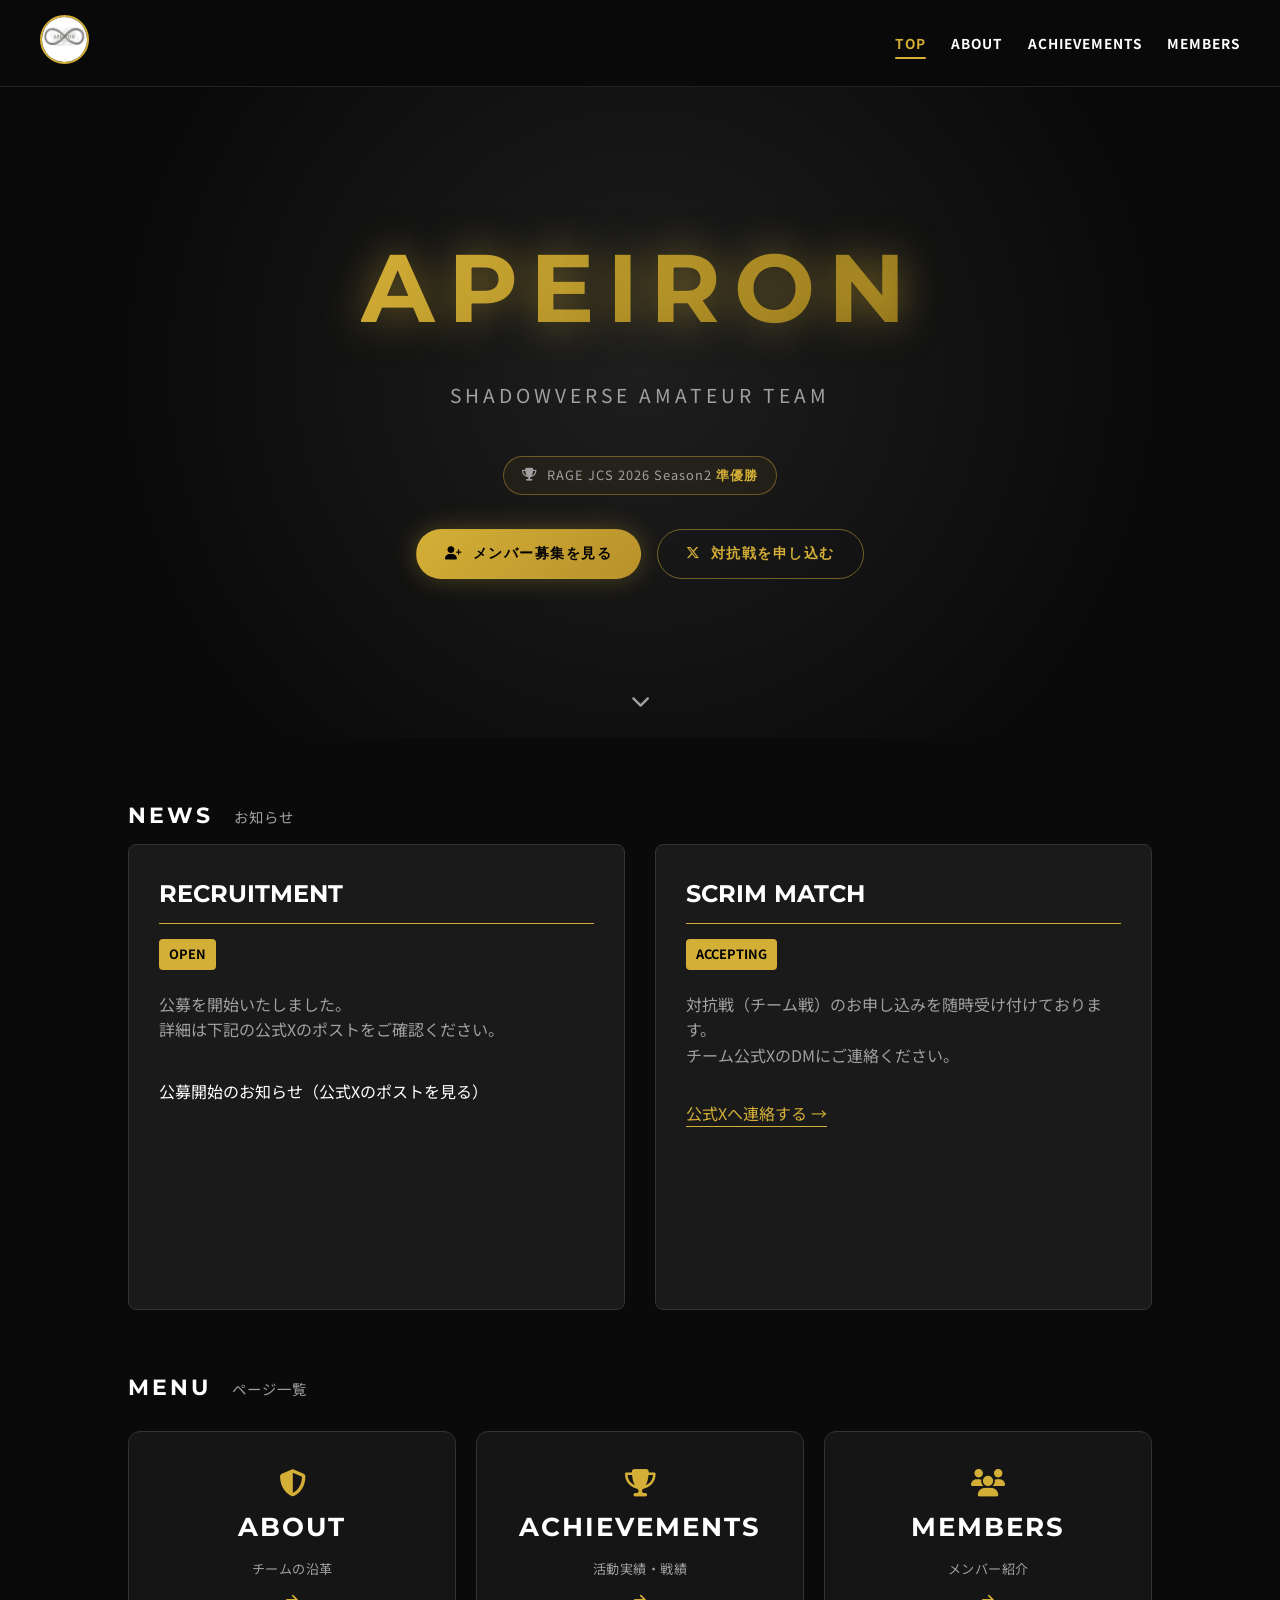
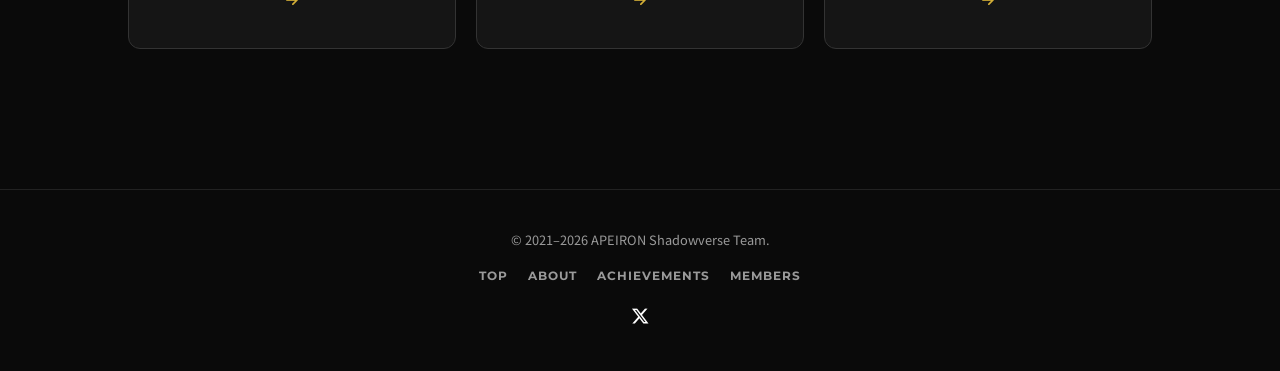
==== index.html @ fd6f86bf "主な改善点（既存デザインは維持） モバイルナビ：ハンバーガー＋右スライドのドロワー＋オーバーレイ。flex-direction:column の折り返しヘッダーと padding-top:160px " ====
<!DOCTYPE html>
<html lang="ja">

<head>
    <!-- ===== 基本設定 ===== -->
    <meta charset="UTF-8">
    <meta name="viewport" content="width=device-width, initial-scale=1.0">
    <title>APEIRON | Shadowverse アマチュアeスポーツチーム公式サイト</title>
    <meta name="description"
        content="APEIRON（アペイロン）はShadowverse / Shadowverse Worlds Beyond のアマチュアeスポーツチームです。2021年設立。メンバー募集・対抗戦（スクリム）のお申し込みを随時受け付けています。">

    <!-- ===== 正規URL ===== -->
    <link rel="canonical" href="https://apeiron-site.vercel.app/">

    <!-- ===== OGP / Twitter Card（SNSシェア用） ===== -->
    <meta property="og:type" content="website">
    <meta property="og:site_name" content="APEIRON">
    <meta property="og:title" content="APEIRON | Shadowverse アマチュアeスポーツチーム公式サイト">
    <meta property="og:description"
        content="Shadowverse アマチュアeスポーツチーム APEIRON の公式サイト。メンバー募集・対抗戦の情報を掲載しています。">
    <meta property="og:url" content="https://apeiron-site.vercel.app/">
    <meta property="og:image" content="https://apeiron-site.vercel.app/profile/Apeiron.jpg">
    <meta name="twitter:card" content="summary">
    <meta name="twitter:site" content="@Apeiron_SV0629">
    <meta name="twitter:title" content="APEIRON | Shadowverse アマチュアeスポーツチーム公式サイト">
    <meta name="twitter:description"
        content="Shadowverse アマチュアeスポーツチーム APEIRON の公式サイト。メンバー募集・対抗戦の情報を掲載しています。">
    <meta name="twitter:image" content="https://apeiron-site.vercel.app/profile/Apeiron.jpg">

    <!-- ===== ファビコン ===== -->
    <link rel="icon" href="profile/Apeiron.jpg" type="image/jpeg">
    <link rel="apple-touch-icon" href="profile/Apeiron.jpg">
    <meta name="theme-color" content="#0a0a0a">

    <!-- JS 有効時のみ入場アニメの初期状態を適用（無効時はコンテンツをそのまま表示） -->
    <script>document.documentElement.classList.add('js');</script>

    <!-- ===== スタイルシート ===== -->
    <link rel="stylesheet" href="style.css">

    <!-- ===== フォント読み込み ===== -->
    <!-- Google Fonts: Montserrat (英語タイトル用), Noto Sans JP (日本語本文用) -->
    <link rel="preconnect" href="https://fonts.googleapis.com">
    <link rel="preconnect" href="https://fonts.gstatic.com" crossorigin>
    <link
        href="https://fonts.googleapis.com/css2?family=Montserrat:wght@400;700;900&family=Noto+Sans+JP:wght@400;700&display=swap"
        rel="stylesheet">
    <link rel="stylesheet" href="https://cdnjs.cloudflare.com/ajax/libs/font-awesome/6.5.2/css/all.min.css">

    <!-- ===== 構造化データ（Organization） ===== -->
    <script type="application/ld+json">
    {
        "@context": "https://schema.org",
        "@type": "Organization",
        "name": "APEIRON",
        "alternateName": "アペイロン",
        "url": "https://apeiron-site.vercel.app/",
        "logo": "https://apeiron-site.vercel.app/profile/Apeiron.jpg",
        "foundingDate": "2021-06-29",
        "description": "Shadowverse / Shadowverse Worlds Beyond のアマチュアeスポーツチーム",
        "sameAs": ["https://twitter.com/Apeiron_SV0629"]
    }
    </script>
</head>

<body>

    <!-- キーボード操作用: 本文へスキップ -->
    <a href="#main" class="skip-link">本文へスキップ</a>

    <!-- ===== ヘッダーナビゲーション ===== -->
    <!-- 全ページ共通のナビゲーションバー（固定表示） -->
    <header>
        <!-- ロゴ画像（クリックでトップページへ） -->
        <a href="index.html" class="logo">
            <img src="profile/Apeiron.jpg" alt="APEIRON" width="45" height="45" fetchpriority="high">
        </a>

        <!-- ハンバーガーボタン（モバイルのみ表示 / main.js で開閉） -->
        <button class="nav-toggle" type="button" aria-label="メニューを開閉" aria-expanded="false"
            aria-controls="site-nav">
            <span></span><span></span><span></span>
        </button>

        <!-- メインナビゲーションメニュー -->
        <nav id="site-nav" aria-label="メインナビゲーション">
            <ul>
                <li><a href="index.html" class="active" aria-current="page">TOP</a></li>
                <li><a href="about.html">ABOUT</a></li>
                <li><a href="achievements.html">ACHIEVEMENTS</a></li>
                <li><a href="members.html">MEMBERS</a></li>
            </ul>
        </nav>
    </header>

    <main id="main" tabindex="-1">

    <!-- ===== ヒーローセクション ===== -->
    <!-- ページトップのメインビジュアルエリア -->
    <section class="hero">
        <h1>APEIRON</h1>
        <p>SHADOWVERSE AMATEUR TEAM</p>

        <!-- 直近のハイライト実績（achievements へ誘導） -->
        <p class="hero-highlight">
            <i class="fa-solid fa-trophy" aria-hidden="true"></i>
            <span>RAGE JCS 2026 Season2 <strong>準優勝</strong></span>
        </p>

        <!-- 主要導線（メンバー募集 / 対抗戦） -->
        <div class="hero-actions">
            <a href="#news-heading" class="btn btn-primary">
                <i class="fa-solid fa-user-plus" aria-hidden="true"></i> メンバー募集を見る
            </a>
            <a href="https://twitter.com/Apeiron_SV0629" target="_blank" rel="noopener noreferrer"
                class="btn btn-ghost">
                <i class="fa-brands fa-x-twitter" aria-hidden="true"></i> 対抗戦を申し込む
            </a>
        </div>

        <!-- スクロール誘導 -->
        <a href="#news-heading" class="hero-scroll" aria-label="コンテンツへスクロール">
            <i class="fa-solid fa-chevron-down" aria-hidden="true"></i>
        </a>
    </section>

    <!-- ===== お知らせセクション ===== -->
    <!-- メンバー募集と対抗戦募集の情報を表示 -->
    <section class="top-info-section" aria-labelledby="news-heading">
        <h2 id="news-heading" class="top-section-label">NEWS <span>お知らせ</span></h2>

        <div class="info-grid">

        <!-- メンバー募集カード -->
        <div class="info-card reveal">
            <h3>RECRUITMENT</h3>
            <div>
                <!-- ステータスバッジ: open（募集中）/ closed（募集終了） -->
                <span class="status-badge open">OPEN</span>
            </div>
            <p class="info-card__body">
                公募を開始いたしました。<br>
                詳細は下記の公式Xのポストをご確認ください。
            </p>
            <!-- 公式Xポスト埋め込み（widgets.js 未読込時はテキストリンクを表示） -->
            <div class="x-embed">
                <blockquote class="twitter-tweet" data-theme="dark" data-dnt="true">
                    <a href="https://twitter.com/Apeiron_SV0629/status/2093896493019119687" target="_blank"
                        rel="noopener noreferrer">公募開始のお知らせ（公式Xのポストを見る）</a>
                </blockquote>
            </div>
        </div>

        <!-- 対抗戦募集カード -->
        <div class="info-card reveal">
            <h3>SCRIM MATCH</h3>
            <div>
                <!-- ステータスバッジ: open（募集中）/ closed（募集終了） -->
                <span class="status-badge open">ACCEPTING</span>
            </div>
            <p class="info-card__body">
                対抗戦（チーム戦）のお申し込みを随時受け付けております。<br>
                チーム公式XのDMにご連絡ください。
            </p>
            <!-- 公式Xアカウントへのリンク -->
            <a href="https://twitter.com/Apeiron_SV0629" target="_blank" rel="noopener noreferrer"
                class="info-card__link">
                公式Xへ連絡する &rarr;
            </a>
        </div>

        </div><!-- /.info-grid -->
    </section>

    <!-- ===== ナビゲーションカードセクション ===== -->
    <!-- 各ページへのビジュアルリンク -->
    <section class="top-nav-section" aria-labelledby="menu-heading">
        <h2 id="menu-heading" class="top-section-label">MENU <span>ページ一覧</span></h2>
        <div class="nav-grid">
            <!-- チーム紹介ページへのリンク -->
            <a href="about.html" class="nav-card reveal">
                <i class="fa-solid fa-shield-halved nav-card__icon" aria-hidden="true"></i>
                <h3>ABOUT</h3>
                <span class="nav-card__desc">チームの沿革</span>
                <span class="nav-card__arrow"><i class="fa-solid fa-arrow-right" aria-hidden="true"></i></span>
            </a>

            <!-- 戦績ページへのリンク -->
            <a href="achievements.html" class="nav-card reveal">
                <i class="fa-solid fa-trophy nav-card__icon" aria-hidden="true"></i>
                <h3>ACHIEVEMENTS</h3>
                <span class="nav-card__desc">活動実績・戦績</span>
                <span class="nav-card__arrow"><i class="fa-solid fa-arrow-right" aria-hidden="true"></i></span>
            </a>

            <!-- メンバー紹介ページへのリンク -->
            <a href="members.html" class="nav-card reveal">
                <i class="fa-solid fa-users nav-card__icon" aria-hidden="true"></i>
                <h3>MEMBERS</h3>
                <span class="nav-card__desc">メンバー紹介</span>
                <span class="nav-card__arrow"><i class="fa-solid fa-arrow-right" aria-hidden="true"></i></span>
            </a>
        </div>
    </section>

    </main>

    <!-- ===== フッター ===== -->
    <!-- サイト下部の著作権表記・サイト内リンク・SNS -->
    <footer>
        <div class="footer-inner">
            <p class="footer-copy">&copy; 2021&ndash;<span data-year>2026</span> APEIRON Shadowverse Team.</p>
            <nav class="footer-links" aria-label="フッターナビゲーション">
                <a href="index.html">TOP</a>
                <a href="about.html">ABOUT</a>
                <a href="achievements.html">ACHIEVEMENTS</a>
                <a href="members.html">MEMBERS</a>
            </nav>
            <p class="footer-social">
                <a href="https://twitter.com/Apeiron_SV0629" target="_blank" rel="noopener noreferrer"
                    aria-label="公式X（@Apeiron_SV0629）"><i class="fa-brands fa-x-twitter" aria-hidden="true"></i></a>
            </p>
        </div>
    </footer>

    <!-- ===== X (Twitter) 埋め込みウィジェット ===== -->
    <script async src="https://platform.twitter.com/widgets.js" charset="utf-8"></script>
    <!-- ===== 共通スクリプト（ナビ・スクロール演出・年号更新） ===== -->
    <script src="main.js" defer></script>

</body>

</html>
---- style.css ----
@charset "UTF-8";

/* --- 基本設定 --- */
:root {
    --bg-color: #0a0a0a;
    --card-bg: #1a1a1a;
    --text-main: #ffffff;
    --text-sub: #a0a0a0;
    --accent: #D4AF37;
    /* Gold */
    --accent-glow: rgba(212, 175, 55, 0.5);
    /* 固定ヘッダーの高さ（スペーサー用・スクロールオフセット用） */
    --header-h: 76px;
    color-scheme: dark;
}

@media (max-width: 768px) {
    :root {
        --header-h: 62px;
    }
}

body {
    margin: 0;
    padding: 0;
    background-color: var(--bg-color);
    color: var(--text-main);
    font-family: 'Noto Sans JP', sans-serif;
    line-height: 1.6;
    scroll-behavior: smooth;
}

h1,
h2,
h3 {
    font-family: 'Montserrat', sans-serif;
    margin: 0;
}

a {
    text-decoration: none;
    color: inherit;
    transition: 0.3s;
}

/* キーボード操作: フォーカスリング */
a:focus-visible,
button:focus-visible {
    outline: 2px solid var(--accent);
    outline-offset: 3px;
    border-radius: 2px;
}

/* 本文へスキップリンク（フォーカス時のみ表示） */
.skip-link {
    position: absolute;
    left: 12px;
    top: -60px;
    z-index: 2000;
    background: var(--accent);
    color: #000;
    font-weight: 700;
    padding: 10px 18px;
    border-radius: 6px;
    transition: top 0.2s;
}

.skip-link:focus {
    top: 12px;
}

main:focus {
    outline: none;
}

/* --- ヘッダー --- */
header {
    position: fixed;
    top: 0;
    width: 100%;
    padding: 15px 40px;
    display: flex;
    justify-content: space-between;
    align-items: center;
    background: rgba(10, 10, 10, 0.95);
    -webkit-backdrop-filter: blur(10px);
    backdrop-filter: blur(10px);
    z-index: 1000;
    border-bottom: 1px solid rgba(255, 255, 255, 0.1);
    box-sizing: border-box;
}

.logo img {
    height: 45px;
    width: auto;
    border-radius: 50%;
    border: 2px solid var(--accent);
}

nav ul {
    display: flex;
    list-style: none;
    gap: 25px;
    margin: 0;
    padding: 0;
}

nav a {
    font-size: 0.85rem;
    font-weight: 700;
    text-transform: uppercase;
    letter-spacing: 1px;
}

nav a:hover,
nav a.active {
    color: var(--accent);
}

/* --- ヒーローセクション --- */
.hero {
    height: 80vh;
    display: flex;
    flex-direction: column;
    justify-content: center;
    align-items: center;
    text-align: center;
    background: radial-gradient(circle at center, #1e1e1e 0%, #0a0a0a 70%);
    position: relative;
    padding: 0 20px;
}

.hero h1 {
    font-size: clamp(3rem, 8vw, 6rem);
    letter-spacing: clamp(5px, 1vw, 15px);
    /* background-clip 非対応環境用のフォールバック色 */
    color: var(--accent);
    background: linear-gradient(135deg, #D4AF37 0%, #8a6e18 100%);
    -webkit-background-clip: text;
    background-clip: text;
    -webkit-text-fill-color: transparent;
    margin-bottom: 20px;
    text-shadow: 0 0 40px var(--accent-glow);
    line-height: 1.1;
}

.hero p {
    font-size: clamp(0.9rem, 2vw, 1.2rem);
    color: var(--text-sub);
    letter-spacing: 4px;
}

/* --- トップページ：情報＆ナビエリア --- */
.top-info-section {
    padding: 60px 10%;
}

.info-grid {
    display: grid;
    grid-template-columns: repeat(auto-fit, minmax(300px, 1fr));
    gap: 30px;
}

/* セクション見出し（NEWS / MENU） */
.top-section-label {
    font-size: 1.4rem;
    letter-spacing: 3px;
    text-transform: uppercase;
    margin-bottom: 10px;
}

.top-section-label span {
    font-family: 'Noto Sans JP', sans-serif;
    font-size: 0.9rem;
    font-weight: 400;
    letter-spacing: 1px;
    color: var(--text-sub);
    margin-left: 12px;
}

.top-nav-section .top-section-label {
    margin-bottom: 25px;
}

.info-card {
    background: var(--card-bg);
    border: 1px solid #333;
    padding: 30px;
    border-radius: 8px;
    text-align: left;
}

.info-card h3 {
    font-size: 1.5rem;
    color: var(--text-main);
    margin-bottom: 15px;
    border-bottom: 1px solid var(--accent);
    padding-bottom: 10px;
    display: inline-block;
}

.status-badge {
    display: inline-block;
    background: #333;
    padding: 5px 10px;
    border-radius: 4px;
    font-size: 0.8rem;
    margin-bottom: 10px;
}

.status-badge.open {
    background: var(--accent);
    color: #000;
    font-weight: bold;
}

.status-badge.closed {
    background: #444;
    color: #888;
}

/* X（Twitter）ポスト埋め込み */
.x-embed {
    margin-top: 20px;
}

.x-embed .twitter-tweet {
    margin: 0 !important;
}

.top-nav-section {
    padding: 0 10% 80px;
}

.nav-grid {
    display: grid;
    grid-template-columns: repeat(auto-fit, minmax(250px, 1fr));
    gap: 20px;
}

.nav-card {
    position: relative;
    height: 150px;
    background: #151515;
    border: 1px solid #333;
    border-radius: 12px;
    display: flex;
    justify-content: center;
    align-items: center;
    overflow: hidden;
    padding: 10px;
}

.nav-card:hover {
    border-color: var(--accent);
    box-shadow: 0 0 20px rgba(212, 175, 55, 0.2);
}

.nav-card h3 {
    font-family: 'Montserrat', sans-serif;
    font-size: clamp(1.2rem, 2vw, 2rem);
    z-index: 2;
    text-transform: uppercase;
    letter-spacing: 2px;
    text-align: center;
    word-break: break-word;
}

.nav-card::before {
    content: '';
    position: absolute;
    top: 0;
    left: 0;
    width: 100%;
    height: 100%;
    background: radial-gradient(circle, rgba(212, 175, 55, 0.1) 0%, transparent 70%);
    opacity: 0;
    transition: 0.5s;
}

.nav-card:hover::before {
    opacity: 1;
}


/* --- 共通セクション --- */
.section-container {
    padding: 100px 10%;
}

.section-title {
    font-size: 2.5rem;
    text-align: center;
    margin-bottom: 60px;
    color: var(--text-main);
    text-transform: uppercase;
    letter-spacing: 3px;
}

.section-title span {
    color: var(--accent);
}

/* --- About Us --- */
.timeline {
    max-width: 800px;
    margin: 0 auto;
    position: relative;
    padding-left: 30px;
}

.timeline::before {
    content: '';
    position: absolute;
    left: 0;
    top: 0;
    bottom: 0;
    width: 2px;
    background: linear-gradient(to bottom, var(--accent), transparent);
}

.timeline-item {
    margin-bottom: 50px;
    position: relative;
}

.timeline-item::after {
    content: '';
    position: absolute;
    left: -34px;
    top: 5px;
    width: 10px;
    height: 10px;
    background: var(--accent);
    border-radius: 50%;
    box-shadow: 0 0 15px var(--accent);
}

.timeline-date {
    font-family: 'Montserrat', sans-serif;
    font-weight: 900;
    font-size: 1.5rem;
    color: rgba(255, 255, 255, 0.2);
    position: absolute;
    top: -20px;
    left: 0;
    z-index: 0;
}

.timeline-content {
    position: relative;
    z-index: 1;
    background: rgba(255, 255, 255, 0.03);
    border-left: 3px solid var(--accent);
    padding: 20px 25px;
    border-radius: 0 8px 8px 0;
}

/* --- History Log Design (New) --- */
.history-log {
    display: flex;
    flex-direction: column;
    gap: 12px;
    /* 行間 */
}

.log-item {
    display: flex;
    align-items: baseline;
    /* 文字のベースラインを揃える */
    gap: 12px;
    flex-wrap: wrap;
}

.log-badge {
    flex-shrink: 0;
    padding: 3px 10px;
    border-radius: 4px;
    font-size: 0.75rem;
    font-weight: 800;
    text-transform: uppercase;
    letter-spacing: 0.5px;
    min-width: 60px;
    text-align: center;
}

/* バッジの種類 */
.lb-join {
    background: var(--accent);
    color: #000;
    box-shadow: 0 0 5px rgba(212, 175, 55, 0.3);
}

.lb-est {
    background: #fff;
    color: #000;
    border: 1px solid #ccc;
}

/* 設立 */
.lb-event {
    background: #333;
    color: #fff;
    border: 1px solid #555;
}

/* イベント */

.log-text {
    color: #e0e0e0;
    font-size: 1rem;
}

.log-sub {
    color: #888;
    font-size: 0.85rem;
    margin-left: 5px;
}

/* スマホで見やすく */
@media (max-width: 768px) {
    .log-item {
        gap: 8px;
    }

    .log-text {
        font-size: 0.95rem;
    }
}


/* --- Members --- */
.member-grid {
    display: grid;
    grid-template-columns: repeat(auto-fill, minmax(220px, 1fr));
    gap: 30px;
}

.member-card {
    background-color: var(--card-bg);
    border-radius: 12px;
    padding: 30px 20px;
    text-align: center;
    transition: transform 0.3s;
    border: 1px solid #333;
    display: flex;
    flex-direction: column;
    align-items: center;
    justify-content: space-between;
    height: 100%;
    box-sizing: border-box;
}

.member-card:hover {
    transform: translateY(-5px);
    border-color: var(--accent);
}

.member-img {
    width: 100px;
    height: 100px;
    background-color: #000;
    border-radius: 50%;
    margin-bottom: 15px;
    object-fit: cover;
    border: 2px solid #444;
    flex-shrink: 0;
}

.member-card:hover .member-img {
    border-color: var(--accent);
    box-shadow: 0 0 15px var(--accent-glow);
}

.role-badge {
    display: inline-block;
    padding: 4px 12px;
    border-radius: 4px;
    font-size: 0.75rem;
    font-weight: 800;
    margin-bottom: 10px;
    text-transform: uppercase;
    letter-spacing: 1px;
    min-height: 24px;
    box-sizing: border-box;
}

.role-leader {
    background: var(--accent);
    color: #000;
    box-shadow: 0 0 10px var(--accent-glow);
}

.role-manager {
    background: #555;
    color: #fff;
    border: 1px solid #777;
}

.role-player {
    border: 1px solid var(--text-sub);
    color: var(--text-sub);
}

.member-name {
    font-size: 1.1rem;
    font-weight: 700;
    margin: 0 0 15px;
    flex-grow: 1;
    display: flex;
    align-items: center;
}

.x-btn {
    display: inline-flex;
    align-items: center;
    padding: 6px 20px;
    background: #000000;
    color: #fff;
    font-size: 1rem;
    border-radius: 50px;
    margin-top: auto;
    border: 1px solid #333;
    transition: 0.3s;
}

.x-btn:hover {
    background: #1a1a1a;
    border-color: var(--accent);
    color: var(--accent);
}

/* --- Achievement Spotlight (RAGE 準優勝) --- */
.achievement-spotlight {
    max-width: 800px;
    margin: 0 auto 55px;
    padding: 42px 45px;
    position: relative;
    border-radius: 14px;
    background:
        linear-gradient(135deg, rgba(212, 175, 55, 0.20) 0%, rgba(212, 175, 55, 0.04) 45%, rgba(212, 175, 55, 0.14) 100%),
        var(--card-bg);
    border: 1px solid rgba(212, 175, 55, 0.55);
    box-shadow: 0 0 45px rgba(212, 175, 55, 0.18), inset 0 0 30px rgba(212, 175, 55, 0.05);
    overflow: hidden;
    text-align: center;
}

.achievement-spotlight::before {
    content: '';
    position: absolute;
    top: -50%;
    left: -60%;
    width: 40%;
    height: 200%;
    background: linear-gradient(90deg, transparent, rgba(255, 255, 255, 0.22), transparent);
    transform: rotate(25deg);
    animation: spotlight-shine 5.5s ease-in-out infinite;
    pointer-events: none;
}

@keyframes spotlight-shine {
    0% { left: -60%; }
    60%, 100% { left: 130%; }
}

.spotlight-label {
    display: inline-flex;
    align-items: center;
    gap: 8px;
    font-family: 'Montserrat', sans-serif;
    font-weight: 900;
    font-size: 0.75rem;
    letter-spacing: 3px;
    color: var(--accent);
    text-transform: uppercase;
    margin-bottom: 16px;
    position: relative;
    z-index: 1;
}

.spotlight-title {
    font-family: 'Montserrat', 'Noto Sans JP', sans-serif;
    font-weight: 900;
    font-size: clamp(1.5rem, 4vw, 2.4rem);
    letter-spacing: 2px;
    line-height: 1.2;
    margin: 0 0 12px;
    color: #fff;
    position: relative;
    z-index: 1;
}

.spotlight-title span {
    display: block;
    margin-top: 8px;
    font-size: 1.3em;
    background: linear-gradient(135deg, #F5D97B 0%, #D4AF37 45%, #8a6e18 100%);
    -webkit-background-clip: text;
    background-clip: text;
    -webkit-text-fill-color: transparent;
    text-shadow: 0 0 30px var(--accent-glow);
}

.spotlight-sub {
    color: var(--text-sub);
    font-size: clamp(0.85rem, 2vw, 1rem);
    letter-spacing: 1px;
    margin: 0;
    position: relative;
    z-index: 1;
}

@media (max-width: 768px) {
    .achievement-spotlight {
        padding: 30px 22px;
        margin-bottom: 40px;
    }
}

/* 実績リスト */
.achievements ul {
    list-style: none;
    padding: 0;
    margin: 40px auto 0;
    max-width: 800px;
    text-align: left;
}

.achievements li {
    font-size: 1.1rem;
    color: var(--text-main);
    padding: 20px 0;
    border-bottom: 1px dashed rgba(255, 255, 255, 0.1);
    display: flex;
    align-items: center;
    gap: 15px;
}

.achievements li i {
    color: var(--accent);
    font-size: 1.5rem;
}

/* --- フッター --- */
footer {
    text-align: center;
    padding: 40px;
    color: #9a9a9a;
    font-size: 0.8rem;
    border-top: 1px solid #222;
    background: #0a0a0a;
    margin-top: 50px;
}

@media (max-width: 768px) {
    header {
        padding: 15px 20px;
        flex-direction: column;
        gap: 15px;
    }

    nav ul {
        gap: 15px;
        flex-wrap: wrap;
        justify-content: center;
    }

    .hero {
        padding-top: 160px;
        height: auto;
        min-height: 60vh;
        font-size: 3rem;
    }

    .section-container {
        padding: 60px 5%;
        padding-top: 40px;
    }

    .top-info-section {
        grid-template-columns: 1fr;
    }

    .nav-card h3 {
        font-size: 1.5rem;
    }

    .member-grid {
        grid-template-columns: repeat(auto-fill, minmax(140px, 1fr));
        gap: 15px;
    }

    .member-card {
        padding: 20px 10px;
    }

    .member-img {
        width: 80px;
        height: 80px;
    }
}


/* ========================================================================
   UI/UX リフレッシュ (2026)
   既存のダーク＋ゴールドのデザインは維持し、ナビ・スクロール体験・
   各ページのレイアウトを強化するための追記ブロック。
   （後段のルールほど優先されるため、既存ルールをここで上書きします）
   ======================================================================== */

/* --- レイアウト基盤：固定ヘッダー分の余白を変数で統一 --- */
/* オフキャンバスのモバイルメニューが横スクロールを生まないための保険。
   overflow-x: clip はスクロールコンテナを作らないためスムーススクロール等に影響しない。 */
body {
    overflow-x: clip;
}

main {
    padding-top: var(--header-h);
}

/* トップのヒーローだけはヘッダー背後まで回り込ませる */
.hero {
    height: auto;
    min-height: 82vh;
    margin-top: calc(var(--header-h) * -1);
    padding-top: var(--header-h);
    box-sizing: border-box;
}

.section-container {
    padding: 60px 10% 100px;
}

/* アンカー遷移時に固定ヘッダーへ隠れないように */
[id] {
    scroll-margin-top: calc(var(--header-h) + 20px);
}

/* --- ヘッダー：スクロールで引き締め --- */
header {
    transition: padding 0.25s ease, background 0.25s ease, box-shadow 0.25s ease;
}

header.scrolled {
    padding-top: 9px;
    padding-bottom: 9px;
    box-shadow: 0 6px 24px rgba(0, 0, 0, 0.55);
}

.logo img {
    transition: height 0.25s ease;
}

header.scrolled .logo img {
    height: 38px;
}

/* アクティブなナビ項目の下線インジケータ */
nav a {
    position: relative;
}

nav a.active::after {
    content: '';
    position: absolute;
    left: 0;
    right: 0;
    bottom: -6px;
    height: 2px;
    background: var(--accent);
    border-radius: 2px;
}

/* --- ハンバーガーメニュー（モバイルのみ表示） --- */
.nav-toggle {
    display: none;
    width: 44px;
    height: 44px;
    padding: 10px;
    background: none;
    border: 0;
    cursor: pointer;
    z-index: 1100;
}

.nav-toggle span {
    display: block;
    width: 100%;
    height: 2px;
    background: var(--text-main);
    border-radius: 2px;
    transition: transform 0.3s ease, opacity 0.2s ease;
}

.nav-toggle span + span {
    margin-top: 6px;
}

body.nav-open .nav-toggle span:nth-child(1) {
    transform: translateY(8px) rotate(45deg);
}

body.nav-open .nav-toggle span:nth-child(2) {
    opacity: 0;
}

body.nav-open .nav-toggle span:nth-child(3) {
    transform: translateY(-8px) rotate(-45deg);
}

.nav-overlay {
    position: fixed;
    inset: 0;
    background: rgba(0, 0, 0, 0.6);
    -webkit-backdrop-filter: blur(2px);
    backdrop-filter: blur(2px);
    opacity: 0;
    pointer-events: none;
    transition: opacity 0.3s ease;
    z-index: 1050;
}

body.nav-open .nav-overlay {
    opacity: 1;
    pointer-events: auto;
}

/* --- スクロール入場アニメーション --- */
/* JS が動く環境（html.js）でのみ初期状態を隠す。
   JS 無効・読込失敗時はそのまま表示されるためコンテンツが消えない。 */
.js .reveal {
    opacity: 0;
    transform: translateY(24px);
    transition: opacity 0.6s ease, transform 0.6s ease;
    will-change: opacity, transform;
}

.js .reveal.is-visible {
    opacity: 1;
    transform: none;
}

@media (scripting: none) {
    .reveal {
        opacity: 1 !important;
        transform: none !important;
    }
}

/* --- ページ上部へ戻るボタン（JSで生成） --- */
.to-top {
    position: fixed;
    right: 20px;
    bottom: 20px;
    width: 46px;
    height: 46px;
    border-radius: 50%;
    border: 0;
    background: var(--accent);
    color: #000;
    font-size: 1.15rem;
    display: grid;
    place-items: center;
    cursor: pointer;
    opacity: 0;
    pointer-events: none;
    transform: translateY(12px);
    transition: opacity 0.3s ease, transform 0.3s ease, box-shadow 0.3s ease;
    box-shadow: 0 4px 16px rgba(0, 0, 0, 0.45);
    z-index: 900;
}

.to-top.show {
    opacity: 1;
    pointer-events: auto;
    transform: none;
}

.to-top:hover {
    box-shadow: 0 6px 22px var(--accent-glow);
}

/* --- ヒーロー：CTA・ハイライト・スクロール誘導 --- */
.hero h1 {
    animation: hero-fade 0.8s ease both;
}

.hero p {
    animation: hero-fade 0.8s ease 0.12s both;
}

.hero .hero-highlight {
    animation: hero-fade 0.8s ease 0.24s both;
}

.hero .hero-actions {
    animation: hero-fade 0.8s ease 0.36s both;
}

@keyframes hero-fade {
    from {
        opacity: 0;
        transform: translateY(22px);
    }

    to {
        opacity: 1;
        transform: none;
    }
}

.hero .hero-highlight {
    display: inline-flex;
    align-items: center;
    gap: 10px;
    max-width: 100%;
    margin: 26px 0 0;
    padding: 8px 18px;
    border: 1px solid rgba(212, 175, 55, 0.4);
    border-radius: 50px;
    background: rgba(212, 175, 55, 0.06);
    font-size: 0.8rem;
    letter-spacing: 1px;
    color: var(--text-sub);
}

.hero .hero-highlight span {
    letter-spacing: 1px;
}

.hero .hero-highlight strong {
    color: var(--accent);
    font-family: 'Montserrat', sans-serif;
    letter-spacing: 1px;
}

.hero .hero-actions {
    display: flex;
    flex-wrap: wrap;
    gap: 16px;
    justify-content: center;
    margin-top: 34px;
}

.btn {
    display: inline-flex;
    align-items: center;
    gap: 9px;
    padding: 13px 28px;
    border-radius: 50px;
    border: 1px solid transparent;
    font-family: 'Montserrat', sans-serif;
    font-weight: 700;
    font-size: 0.85rem;
    letter-spacing: 1.5px;
    text-transform: uppercase;
    cursor: pointer;
    transition: transform 0.25s ease, box-shadow 0.25s ease, background 0.25s ease, border-color 0.25s ease;
}

.btn-primary {
    background: linear-gradient(135deg, #D4AF37 0%, #b8912a 100%);
    color: #000;
    box-shadow: 0 0 24px rgba(212, 175, 55, 0.3);
}

.btn-primary:hover {
    transform: translateY(-2px);
    box-shadow: 0 0 34px rgba(212, 175, 55, 0.5);
}

.btn-ghost {
    border-color: rgba(212, 175, 55, 0.5);
    color: var(--accent);
}

.btn-ghost:hover {
    background: rgba(212, 175, 55, 0.1);
    border-color: var(--accent);
    transform: translateY(-2px);
}

.hero-scroll {
    position: absolute;
    left: 50%;
    bottom: 22px;
    transform: translateX(-50%);
    color: var(--text-sub);
    font-size: 1.2rem;
    animation: hero-bob 2s ease-in-out infinite;
}

.hero-scroll:hover {
    color: var(--accent);
}

@keyframes hero-bob {
    0%,
    100% {
        transform: translateX(-50%) translateY(0);
    }

    50% {
        transform: translateX(-50%) translateY(9px);
    }
}

/* --- トップ：NEWS カード（インラインstyleの置き換え） --- */
.info-card {
    display: flex;
    flex-direction: column;
}

.info-card__body {
    color: var(--text-sub);
    margin-top: 12px;
}

.info-card__link {
    display: inline-flex;
    align-items: center;
    gap: 6px;
    align-self: flex-start;
    margin-top: 16px;
    color: var(--accent);
    border-bottom: 1px solid var(--accent);
}

.info-card__link:hover {
    color: #f5d97b;
    border-color: #f5d97b;
}

.x-embed {
    min-height: 200px;
}

/* --- トップ：MENU ナビカード --- */
.nav-card {
    flex-direction: column;
    gap: 10px;
    height: auto;
    min-height: 160px;
    padding: 28px 20px;
}

.nav-card__icon {
    font-size: 1.7rem;
    color: var(--accent);
}

.nav-card__desc {
    color: var(--text-sub);
    font-size: 0.82rem;
    letter-spacing: 0.5px;
}

.nav-card__arrow {
    color: var(--accent);
    font-size: 0.85rem;
    transition: transform 0.3s ease;
}

.nav-card:hover .nav-card__arrow {
    transform: translateX(6px);
}

/* --- ACHIEVEMENTS：実績チップ・凡例・グループ見出し --- */
.spotlight-meta {
    display: flex;
    flex-wrap: wrap;
    gap: 10px;
    justify-content: center;
    margin-top: 20px;
    position: relative;
    z-index: 1;
}

.spotlight-meta span {
    padding: 6px 14px;
    border-radius: 50px;
    font-family: 'Montserrat', sans-serif;
    font-weight: 700;
    font-size: 0.72rem;
    letter-spacing: 1px;
    color: var(--accent);
    background: rgba(212, 175, 55, 0.15);
    border: 1px solid rgba(212, 175, 55, 0.4);
}

.ach-legend {
    display: flex;
    flex-wrap: wrap;
    gap: 12px 22px;
    justify-content: center;
    max-width: 800px;
    margin: 0 auto 44px;
    padding: 16px 20px;
    border: 1px solid #333;
    border-radius: 10px;
    background: var(--card-bg);
    font-size: 0.8rem;
    color: var(--text-sub);
}

.ach-legend span {
    display: inline-flex;
    align-items: center;
    gap: 7px;
}

.ach-legend i {
    color: var(--accent);
}

.ach-group {
    max-width: 800px;
    margin: 0 auto 44px;
}

.ach-group h2 {
    font-family: 'Montserrat', sans-serif;
    font-size: 1.15rem;
    letter-spacing: 2px;
    text-transform: uppercase;
    color: var(--accent);
    border-bottom: 1px solid #333;
    padding-bottom: 10px;
    margin-bottom: 4px;
}

.ach-group ul {
    margin: 0;
    max-width: none;
}

.ach-group li:last-child {
    border-bottom: 0;
}

/* --- MEMBERS：note リンクのダークテーマ化・X ボタンのハンドル表示 --- */
.note-links {
    margin: 48px auto 0;
    max-width: 820px;
    display: flex;
    flex-wrap: wrap;
    gap: 12px;
    align-items: center;
    justify-content: center;
    padding: 20px;
    background: var(--card-bg);
    border: 1px solid #333;
    border-radius: 12px;
}

.note-links a {
    display: inline-flex;
    align-items: center;
    gap: 8px;
    padding: 10px 16px;
    background: #111;
    color: var(--text-main);
    border: 1px solid #333;
    border-radius: 8px;
    font-weight: 700;
    font-size: 0.9rem;
    transition: transform 0.15s ease, border-color 0.15s ease, color 0.15s ease;
}

.note-links a:hover {
    transform: translateY(-3px);
    border-color: var(--accent);
    color: var(--accent);
}

.note-links i {
    color: var(--accent);
}

.x-btn {
    position: relative;
}

.x-btn::after {
    content: attr(data-handle);
    position: absolute;
    left: 50%;
    bottom: calc(100% + 8px);
    transform: translateX(-50%) translateY(4px);
    padding: 3px 9px;
    background: #000;
    border: 1px solid var(--accent);
    border-radius: 6px;
    color: var(--accent);
    font-family: 'Montserrat', sans-serif;
    font-size: 0.7rem;
    white-space: nowrap;
    opacity: 0;
    pointer-events: none;
    transition: opacity 0.2s ease, transform 0.2s ease;
}

.x-btn[data-handle]:hover::after,
.x-btn[data-handle]:focus-visible::after {
    opacity: 1;
    transform: translateX(-50%);
}

/* --- フッター：3ブロック構成 --- */
footer {
    margin-top: 60px;
    padding: 40px 20px;
}

.footer-inner {
    max-width: 1000px;
    margin: 0 auto;
    display: flex;
    flex-direction: column;
    align-items: center;
    gap: 16px;
}

.footer-copy {
    margin: 0;
}

.footer-links {
    display: flex;
    flex-wrap: wrap;
    gap: 20px;
    justify-content: center;
}

.footer-links a {
    font-family: 'Montserrat', sans-serif;
    font-size: 0.75rem;
    letter-spacing: 1px;
    text-transform: uppercase;
}

.footer-links a:hover {
    color: var(--accent);
}

.footer-social {
    margin: 0;
}

.footer-social a {
    font-size: 1.15rem;
    color: var(--text-main);
}

.footer-social a:hover {
    color: var(--accent);
}

/* --- モバイル調整（既存 @media ルールをここで上書き） --- */
@media (max-width: 768px) {
    header {
        flex-direction: row;
        padding: 10px 18px;
        gap: 0;
    }

    .nav-toggle {
        display: block;
    }

    #site-nav {
        position: fixed;
        top: 0;
        right: 0;
        bottom: 0;
        width: min(78vw, 320px);
        padding: calc(var(--header-h) + 24px) 28px 40px;
        background: #111;
        border-left: 1px solid rgba(255, 255, 255, 0.1);
        transform: translateX(100%);
        transition: transform 0.3s ease;
        z-index: 1080;
        overflow-y: auto;
    }

    body.nav-open #site-nav {
        transform: translateX(0);
    }

    #site-nav ul {
        flex-direction: column;
        gap: 4px;
    }

    #site-nav a {
        display: block;
        padding: 14px 8px;
        font-size: 1rem;
        border-bottom: 1px solid rgba(255, 255, 255, 0.07);
    }

    nav a.active::after {
        display: none;
    }

    .hero {
        min-height: 78vh;
    }

    .hero .hero-actions .btn {
        width: 100%;
        justify-content: center;
    }

    .info-grid {
        grid-template-columns: 1fr;
    }
}

/* --- 「視差効果を減らす」設定を尊重 --- */
@media (prefers-reduced-motion: reduce) {

    *,
    *::before,
    *::after {
        animation-duration: 0.001ms !important;
        animation-iteration-count: 1 !important;
        transition-duration: 0.001ms !important;
        scroll-behavior: auto !important;
    }

    .reveal {
        opacity: 1 !important;
        transform: none !important;
    }

    .hero-scroll {
        display: none;
    }
}
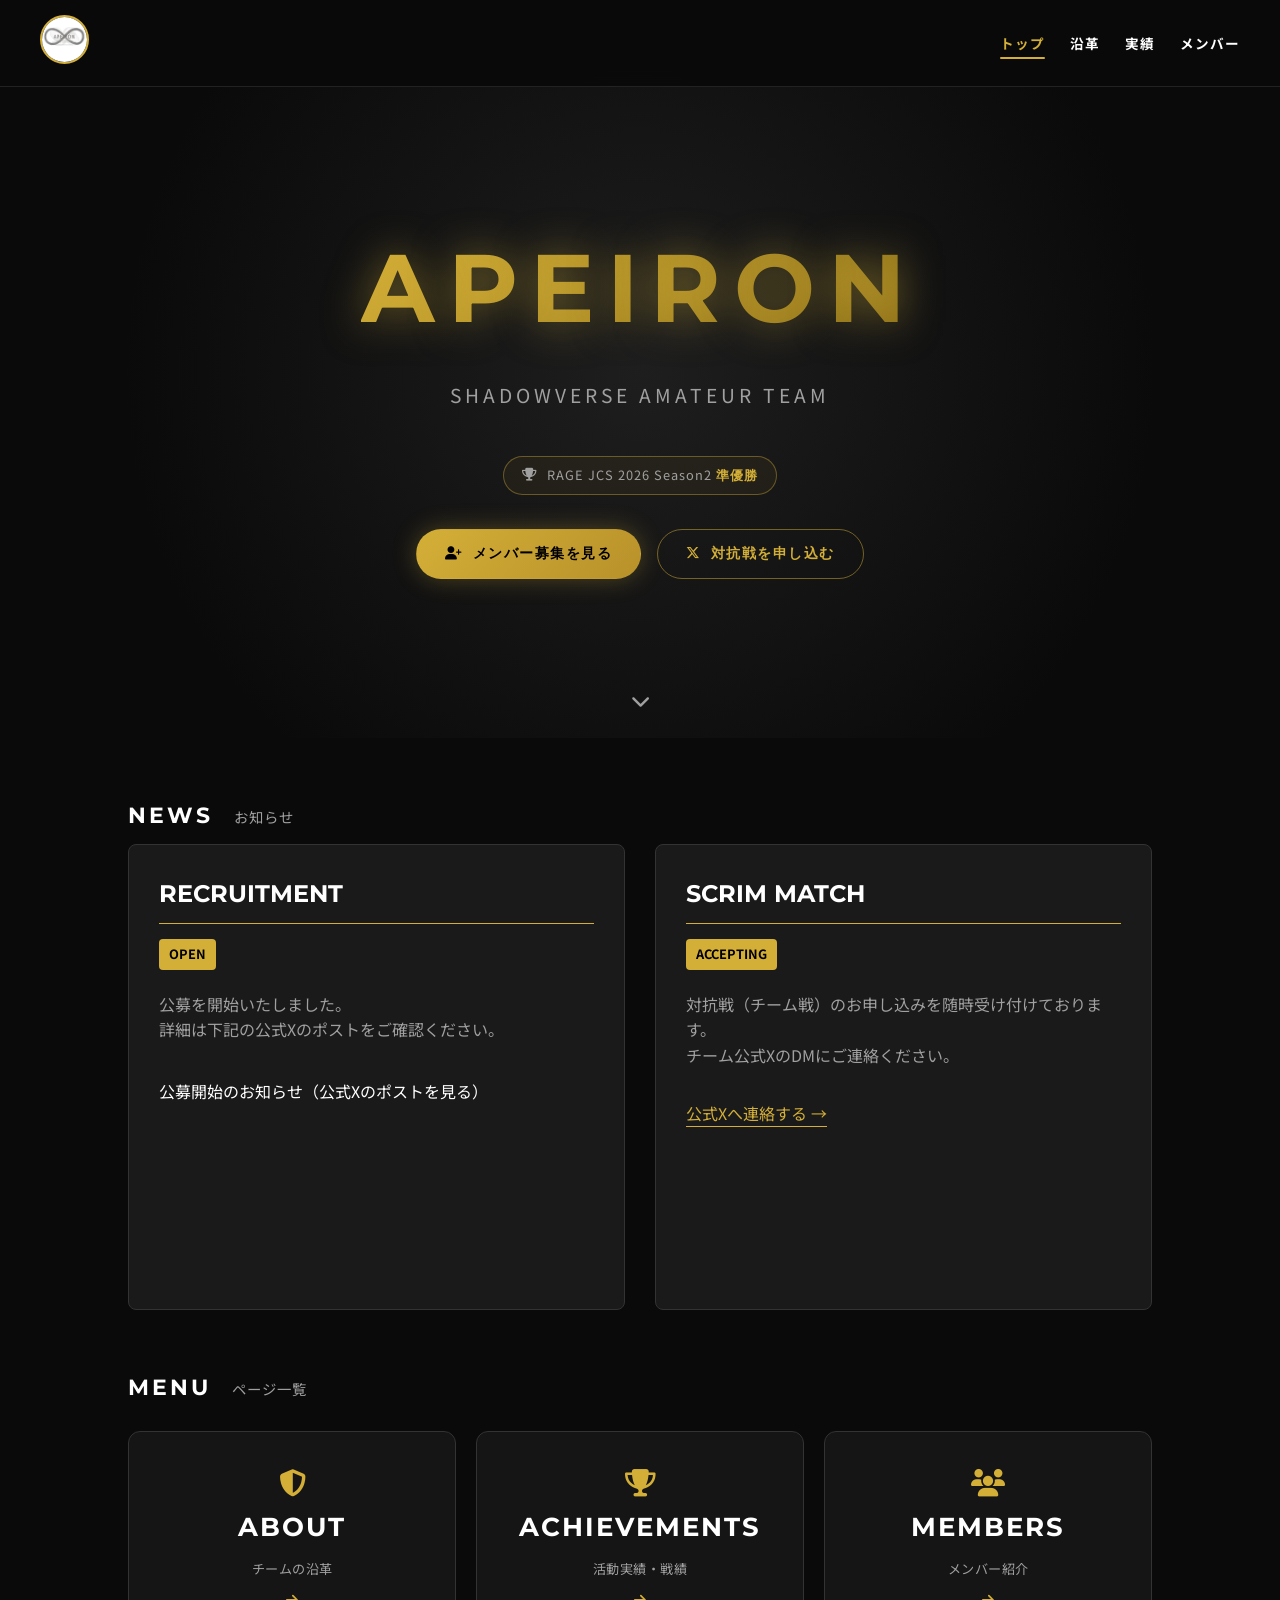
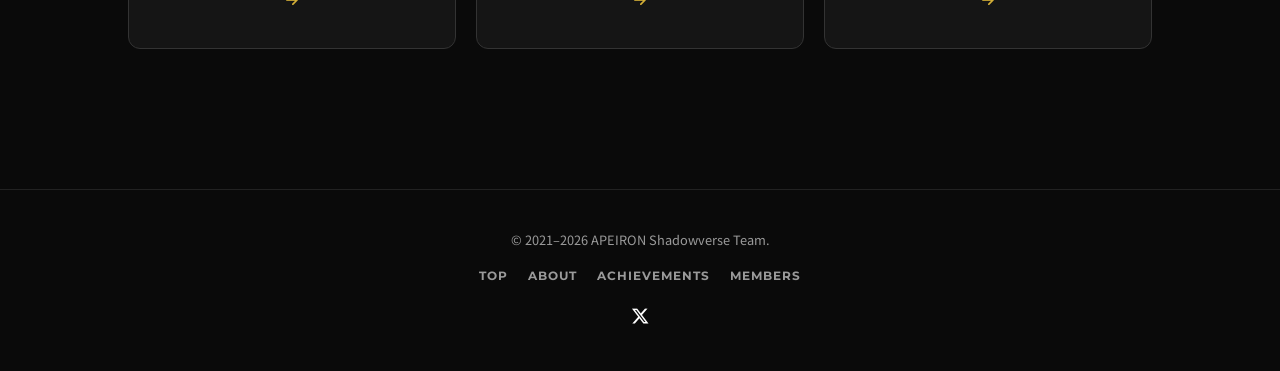
==== commit 21003356: "ヘッダーナビの変更" ====
--- a/index.html
+++ b/index.html
@@ -85,10 +85,10 @@
         <!-- メインナビゲーションメニュー -->
         <nav id="site-nav" aria-label="メインナビゲーション">
             <ul>
-                <li><a href="index.html" class="active" aria-current="page">TOP</a></li>
-                <li><a href="about.html">ABOUT</a></li>
-                <li><a href="achievements.html">ACHIEVEMENTS</a></li>
-                <li><a href="members.html">MEMBERS</a></li>
+                <li><a href="index.html" class="active" aria-current="page">トップ</a></li>
+                <li><a href="about.html">沿革</a></li>
+                <li><a href="achievements.html">実績</a></li>
+                <li><a href="members.html">メンバー</a></li>
             </ul>
         </nav>
     </header>
--- a/style.css
+++ b/style.css
@@ -1140,6 +1140,22 @@
     border-bottom: 0;
 }
 
+/* 個人実績のカテゴリ小見出し */
+.ach-subhead {
+    font-family: 'Montserrat', 'Noto Sans JP', sans-serif;
+    font-size: 0.95rem;
+    font-weight: 700;
+    letter-spacing: 1px;
+    color: var(--text-main);
+    margin: 30px 0 2px;
+    padding-left: 12px;
+    border-left: 3px solid var(--accent);
+}
+
+.ach-subhead:first-of-type {
+    margin-top: 16px;
+}
+
 /* --- MEMBERS：note リンクのダークテーマ化・X ボタンのハンドル表示 --- */
 .note-links {
     margin: 48px auto 0;
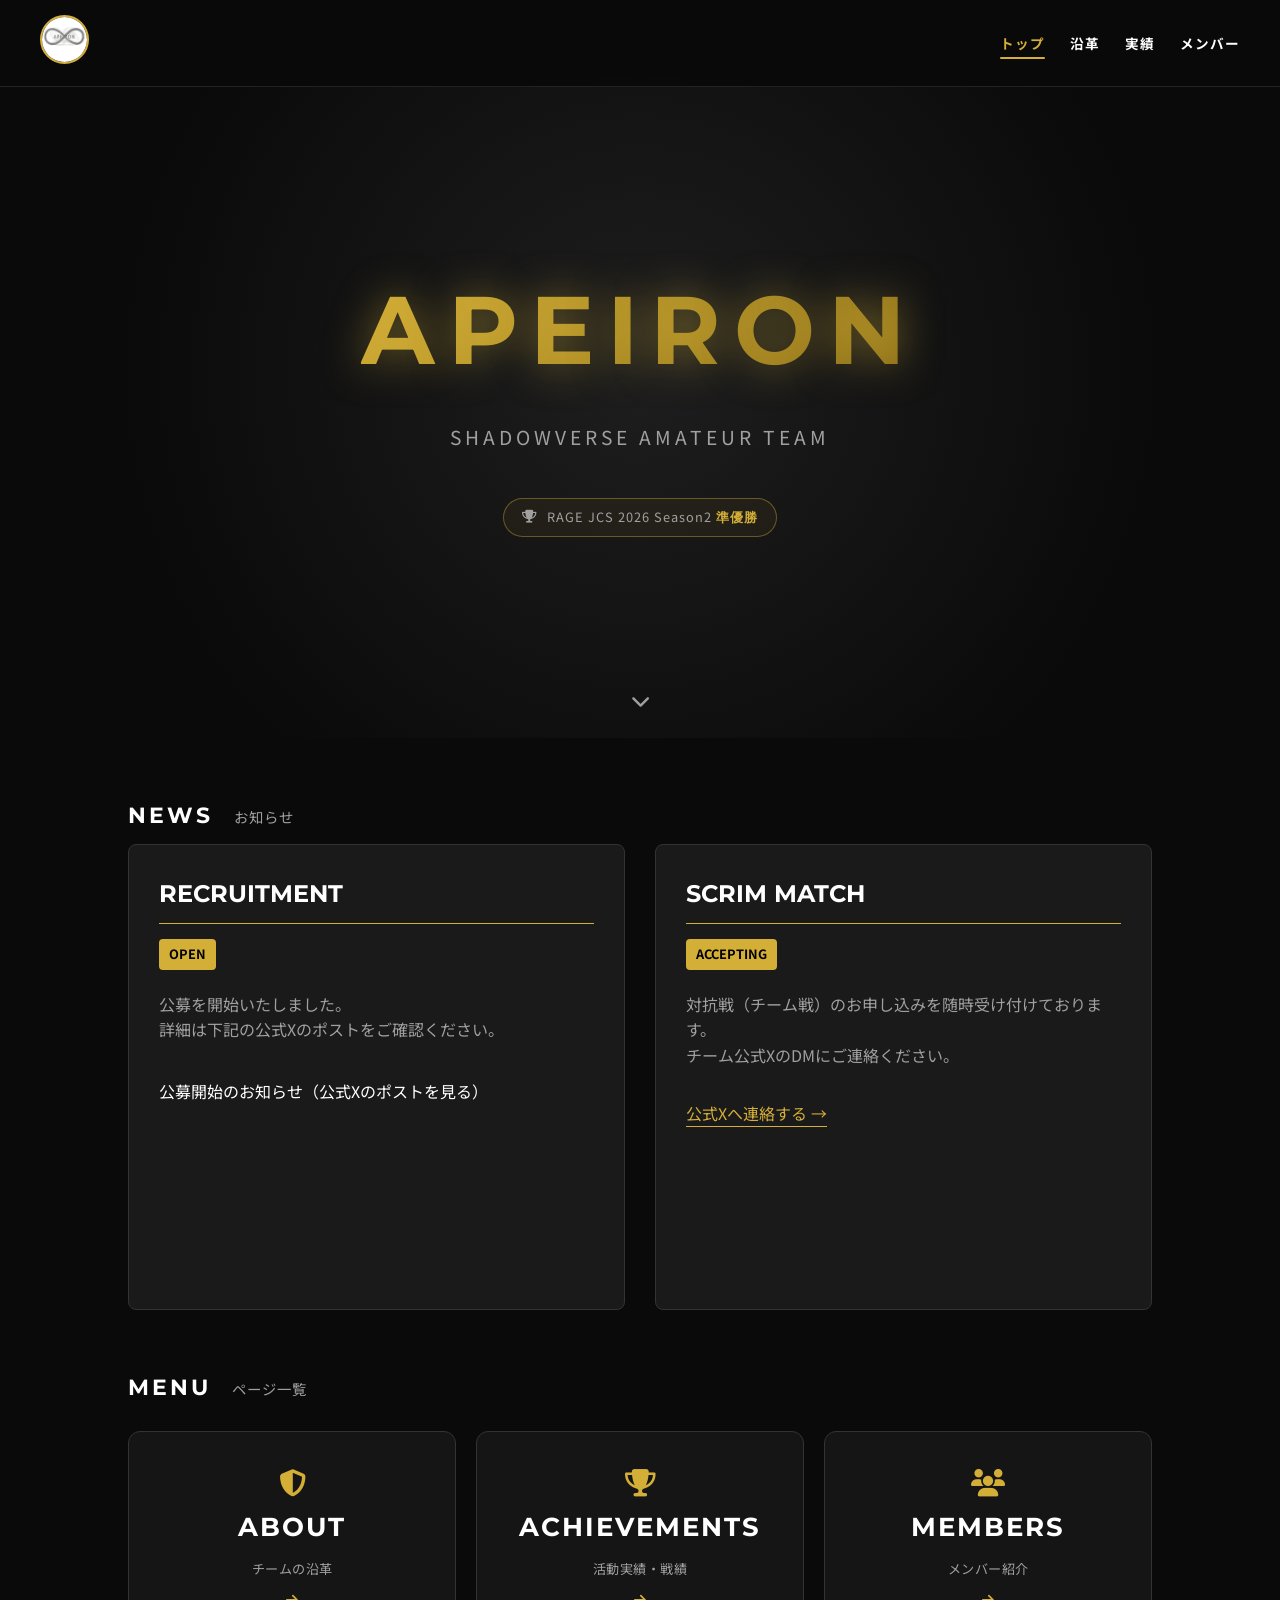
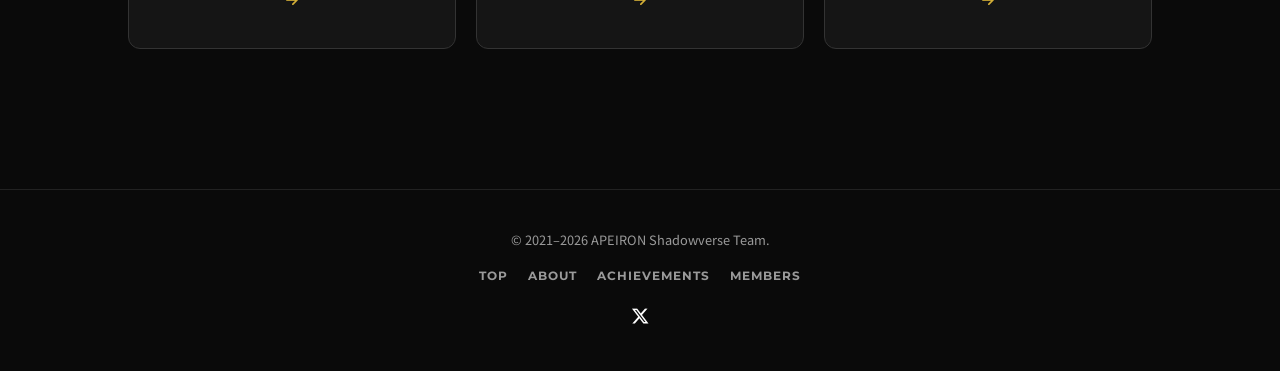
==== commit 25a52cc5: "index.htmlの更新" ====
--- a/index.html
+++ b/index.html
@@ -108,7 +108,7 @@
         </p>
 
         <!-- 主要導線（メンバー募集 / 対抗戦） -->
-        <div class="hero-actions">
+        <!-- <div class="hero-actions">
             <a href="#news-heading" class="btn btn-primary">
                 <i class="fa-solid fa-user-plus" aria-hidden="true"></i> メンバー募集を見る
             </a>
@@ -116,7 +116,7 @@
                 class="btn btn-ghost">
                 <i class="fa-brands fa-x-twitter" aria-hidden="true"></i> 対抗戦を申し込む
             </a>
-        </div>
+        </div> -->
 
         <!-- スクロール誘導 -->
         <a href="#news-heading" class="hero-scroll" aria-label="コンテンツへスクロール">
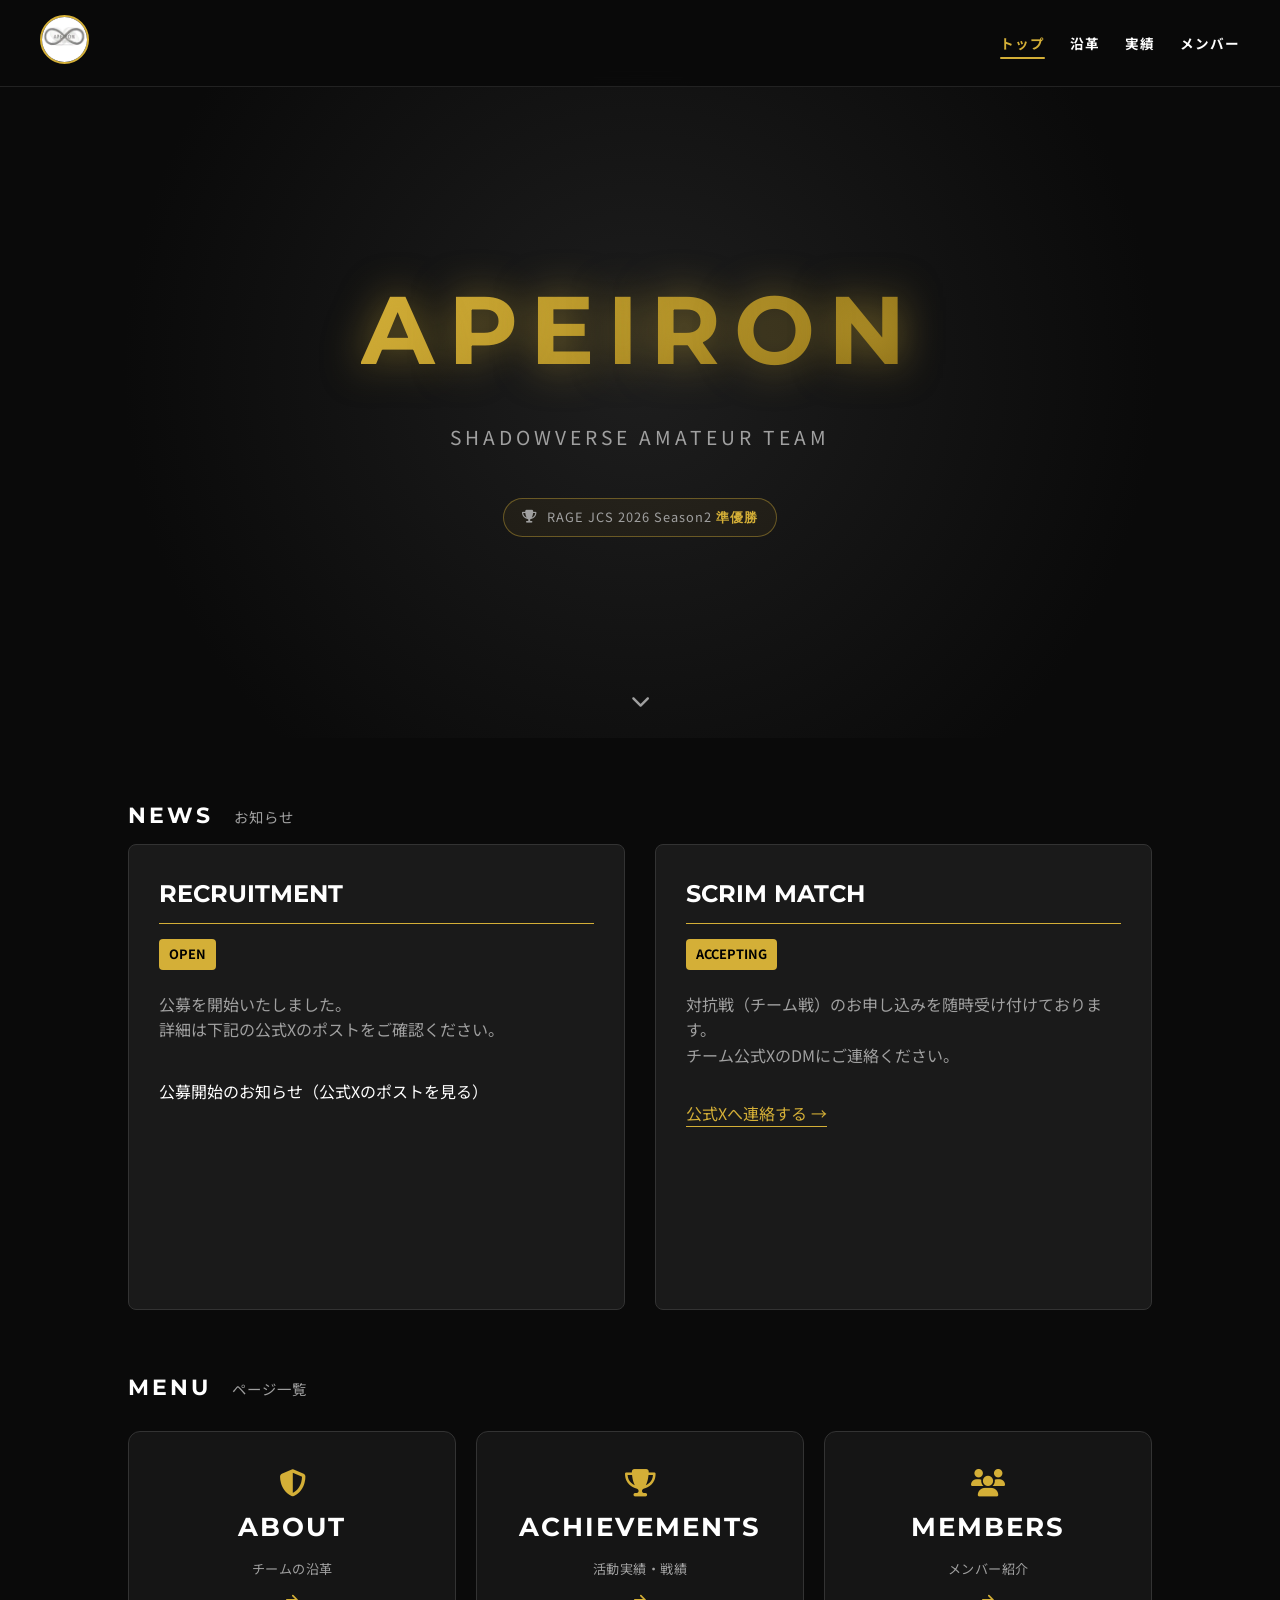
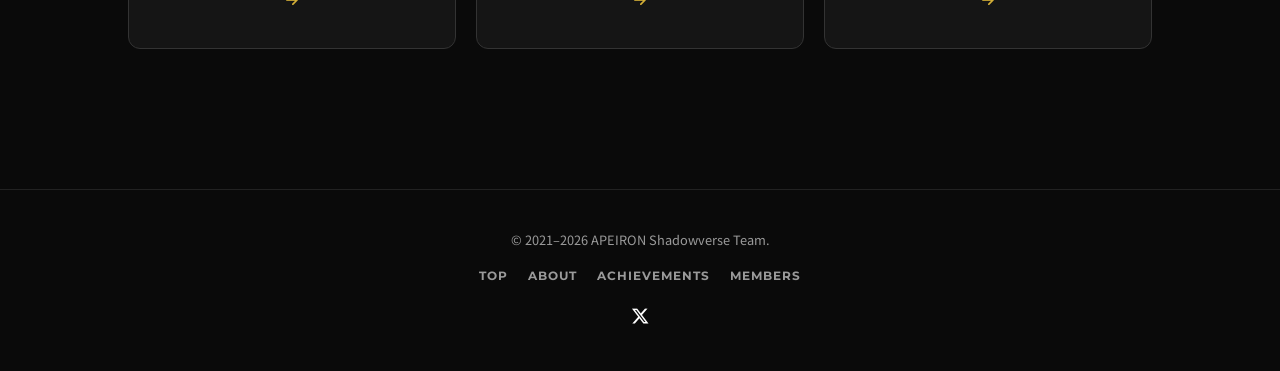
==== commit 6780b9c2: "vercelの分析コード" ====
--- a/index.html
+++ b/index.html
@@ -61,6 +61,7 @@
         "sameAs": ["https://twitter.com/Apeiron_SV0629"]
     }
     </script>
+    <script defer src="/_vercel/insights/script.js"></script>
 </head>
 
 <body>
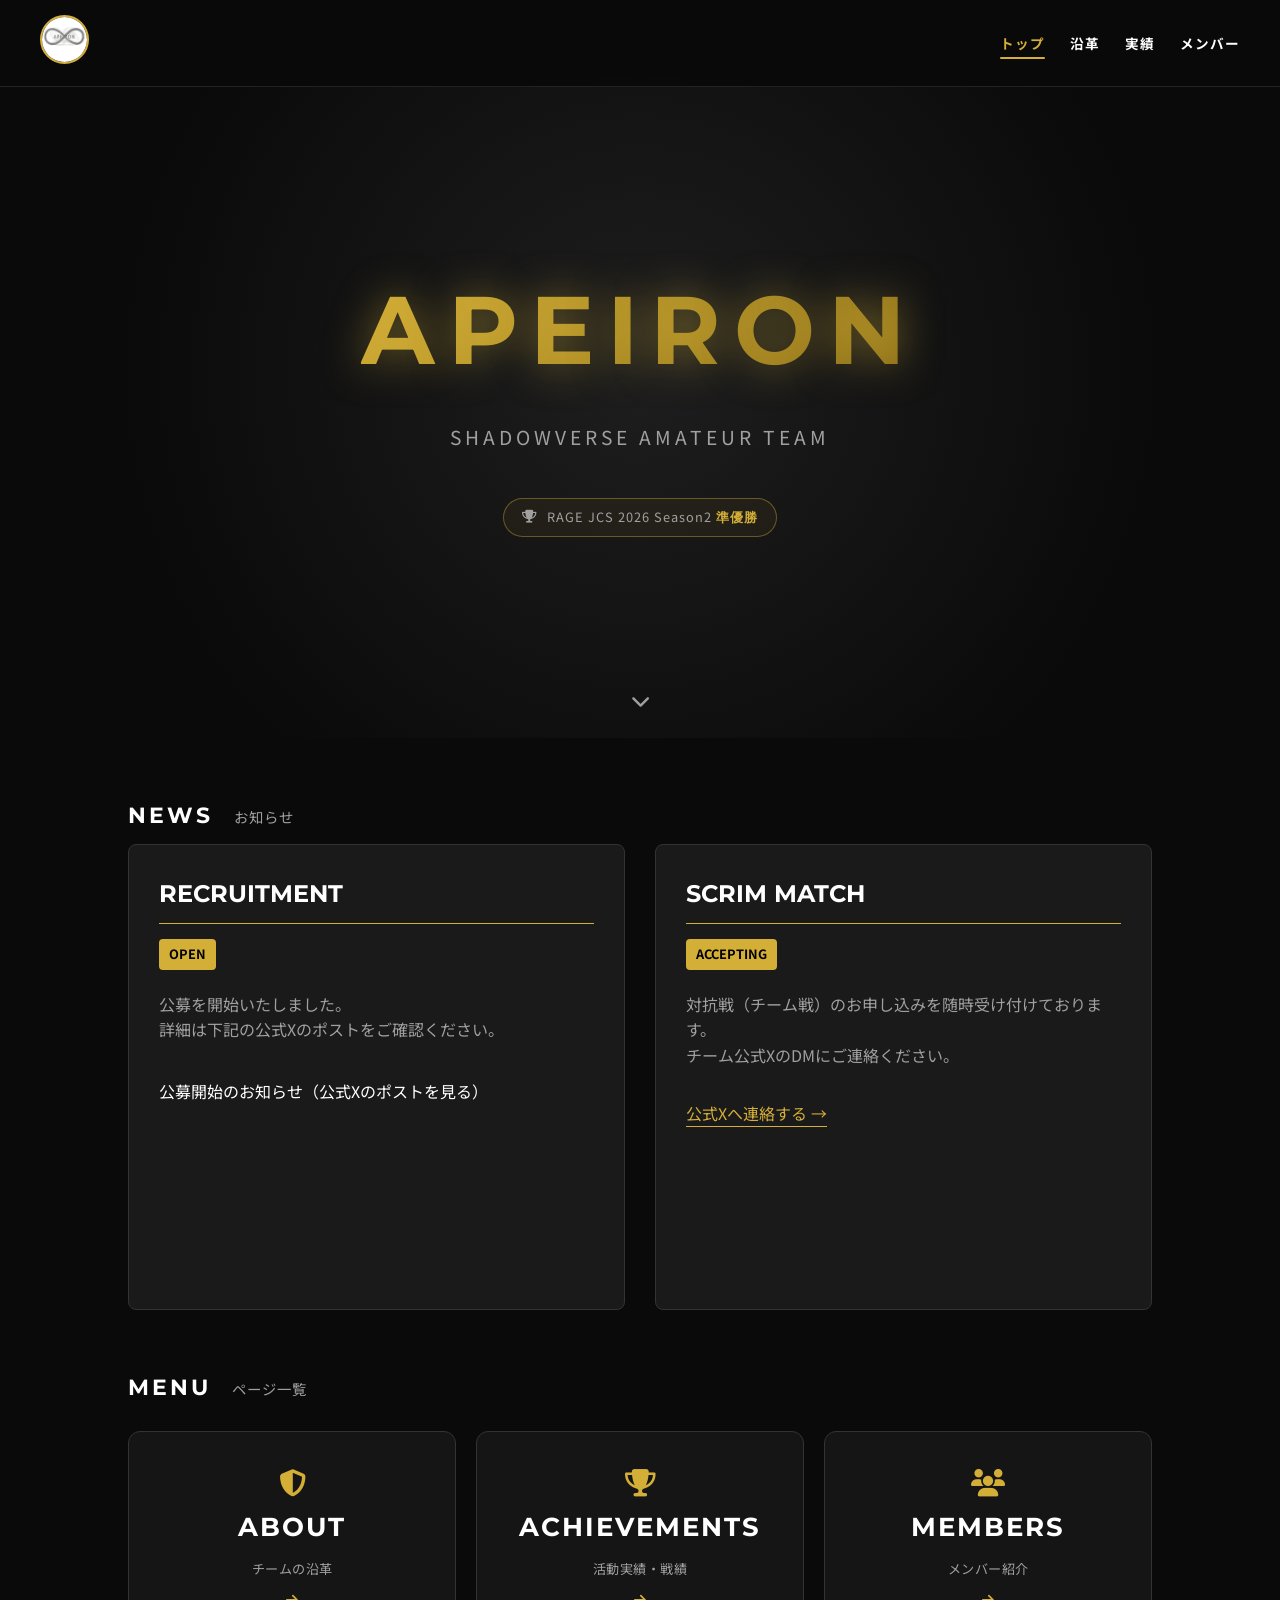
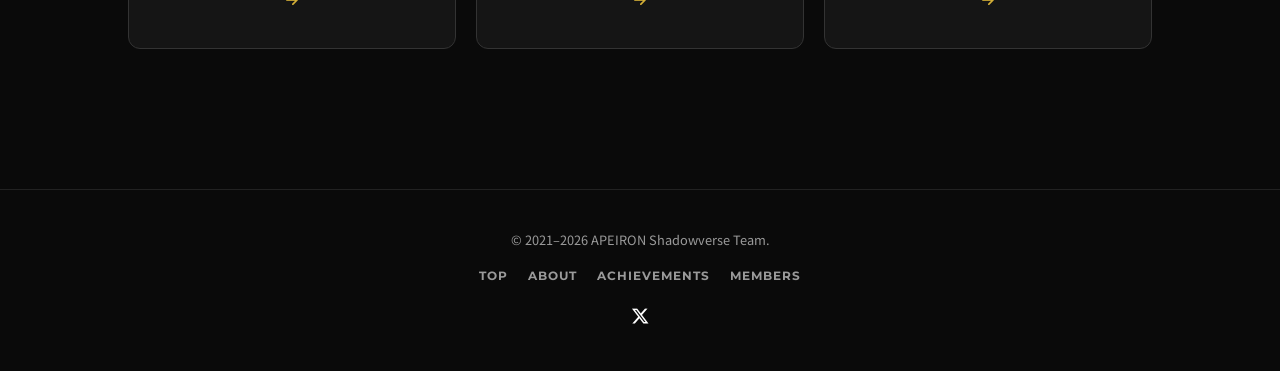
==== commit e2444335: "Install and configure Vercel Web Analytics ## Vercel Web Analytics Installation - Implementation Rep" ====
--- a/index.html
+++ b/index.html
@@ -62,6 +62,10 @@
     }
     </script>
     <script defer src="/_vercel/insights/script.js"></script>
+    <script>
+        window.va = window.va || function () { (window.vaq = window.vaq || []).push(arguments); };
+    </script>
+    <script defer src="/_vercel/web-analytics/script.js"></script>
 </head>
 
 <body>
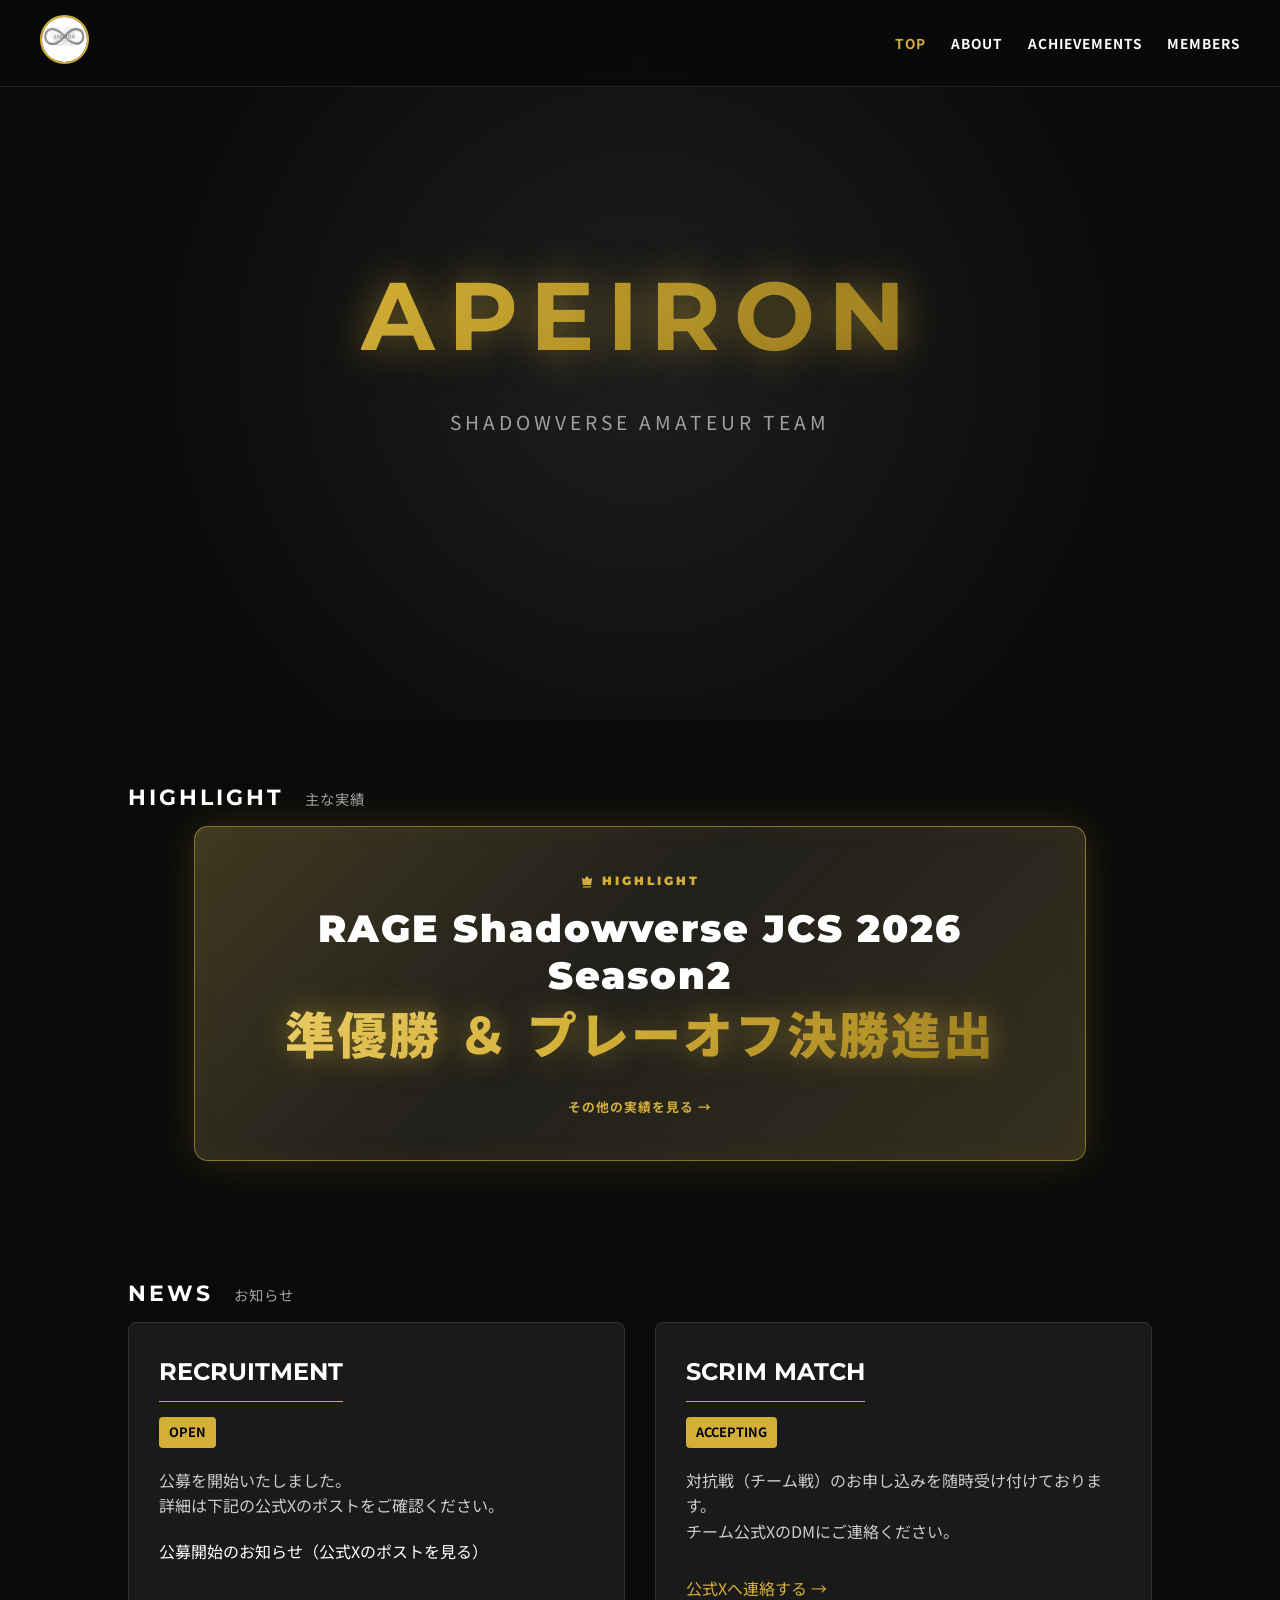
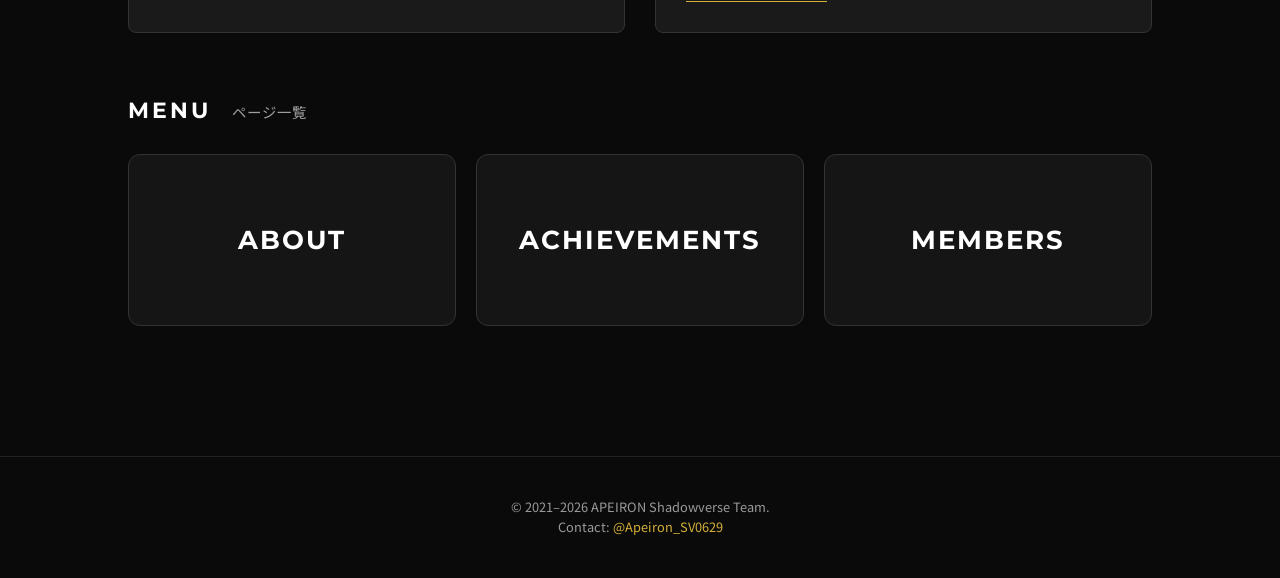
==== commit 5bb9f898: "feat: モバイルナビゲーションの開閉機能を追加し、スタイルを改善" ====
--- a/index.html
+++ b/index.html
@@ -32,9 +32,6 @@
     <link rel="apple-touch-icon" href="profile/Apeiron.jpg">
     <meta name="theme-color" content="#0a0a0a">
 
-    <!-- JS 有効時のみ入場アニメの初期状態を適用（無効時はコンテンツをそのまま表示） -->
-    <script>document.documentElement.classList.add('js');</script>
-
     <!-- ===== スタイルシート ===== -->
     <link rel="stylesheet" href="style.css">
 
@@ -45,7 +42,6 @@
     <link
         href="https://fonts.googleapis.com/css2?family=Montserrat:wght@400;700;900&family=Noto+Sans+JP:wght@400;700&display=swap"
         rel="stylesheet">
-    <link rel="stylesheet" href="https://cdnjs.cloudflare.com/ajax/libs/font-awesome/6.5.2/css/all.min.css">
 
     <!-- ===== 構造化データ（Organization） ===== -->
     <script type="application/ld+json">
@@ -61,11 +57,6 @@
         "sameAs": ["https://twitter.com/Apeiron_SV0629"]
     }
     </script>
-    <script defer src="/_vercel/insights/script.js"></script>
-    <script>
-        window.va = window.va || function () { (window.vaq = window.vaq || []).push(arguments); };
-    </script>
-    <script defer src="/_vercel/web-analytics/script.js"></script>
 </head>
 
 <body>
@@ -81,19 +72,20 @@
             <img src="profile/Apeiron.jpg" alt="APEIRON" width="45" height="45" fetchpriority="high">
         </a>
 
-        <!-- ハンバーガーボタン（モバイルのみ表示 / main.js で開閉） -->
-        <button class="nav-toggle" type="button" aria-label="メニューを開閉" aria-expanded="false"
-            aria-controls="site-nav">
-            <span></span><span></span><span></span>
+        <!-- モバイル用メニュー開閉ボタン（768px以下で表示） -->
+        <button class="nav-toggle" aria-expanded="false" aria-controls="primary-nav" aria-label="メニューを開く">
+            <span class="nav-toggle-bar"></span>
+            <span class="nav-toggle-bar"></span>
+            <span class="nav-toggle-bar"></span>
         </button>
 
         <!-- メインナビゲーションメニュー -->
-        <nav id="site-nav" aria-label="メインナビゲーション">
+        <nav id="primary-nav" aria-label="メインナビゲーション">
             <ul>
-                <li><a href="index.html" class="active" aria-current="page">トップ</a></li>
-                <li><a href="about.html">沿革</a></li>
-                <li><a href="achievements.html">実績</a></li>
-                <li><a href="members.html">メンバー</a></li>
+                <li><a href="index.html" class="active">TOP</a></li>
+                <li><a href="about.html">ABOUT</a></li>
+                <li><a href="achievements.html">ACHIEVEMENTS</a></li>
+                <li><a href="members.html">MEMBERS</a></li>
             </ul>
         </nav>
     </header>
@@ -105,27 +97,24 @@
     <section class="hero">
         <h1>APEIRON</h1>
         <p>SHADOWVERSE AMATEUR TEAM</p>
-
-        <!-- 直近のハイライト実績（achievements へ誘導） -->
-        <p class="hero-highlight">
-            <i class="fa-solid fa-trophy" aria-hidden="true"></i>
-            <span>RAGE JCS 2026 Season2 <strong>準優勝</strong></span>
-        </p>
-
-        <!-- 主要導線（メンバー募集 / 対抗戦） -->
-        <!-- <div class="hero-actions">
-            <a href="#news-heading" class="btn btn-primary">
-                <i class="fa-solid fa-user-plus" aria-hidden="true"></i> メンバー募集を見る
-            </a>
-            <a href="https://twitter.com/Apeiron_SV0629" target="_blank" rel="noopener noreferrer"
-                class="btn btn-ghost">
-                <i class="fa-brands fa-x-twitter" aria-hidden="true"></i> 対抗戦を申し込む
-            </a>
-        </div> -->
-
-        <!-- スクロール誘導 -->
-        <a href="#news-heading" class="hero-scroll" aria-label="コンテンツへスクロール">
-            <i class="fa-solid fa-chevron-down" aria-hidden="true"></i>
+    </section>
+
+    <!-- ===== ハイライト（実績抜粋） ===== -->
+    <!-- 初見の訪問者向けに主な実績を1つだけ大きく表示。クリックで実績ページへ -->
+    <section class="top-spotlight-section" aria-labelledby="spotlight-heading">
+        <h2 id="spotlight-heading" class="top-section-label">HIGHLIGHT <span>主な実績</span></h2>
+        <a href="achievements.html" class="achievement-spotlight">
+            <span class="spotlight-label">
+                <svg width="14" height="14" viewBox="0 0 24 24" fill="currentColor" aria-hidden="true">
+                    <path d="M3 6l4.5 3.2L12 3l4.5 6.2L21 6l-2 13H5L3 6zm2 15h14v2H5v-2z" />
+                </svg>
+                HIGHLIGHT
+            </span>
+            <h3 class="spotlight-title">
+                RAGE Shadowverse JCS 2026 Season2
+                <span>準優勝 ＆ プレーオフ決勝進出</span>
+            </h3>
+            <span class="spotlight-cta">その他の実績を見る &rarr;</span>
         </a>
     </section>
 
@@ -137,13 +126,13 @@
         <div class="info-grid">
 
         <!-- メンバー募集カード -->
-        <div class="info-card reveal">
+        <div class="info-card">
             <h3>RECRUITMENT</h3>
             <div>
                 <!-- ステータスバッジ: open（募集中）/ closed（募集終了） -->
                 <span class="status-badge open">OPEN</span>
             </div>
-            <p class="info-card__body">
+            <p class="info-card-note">
                 公募を開始いたしました。<br>
                 詳細は下記の公式Xのポストをご確認ください。
             </p>
@@ -157,19 +146,18 @@
         </div>
 
         <!-- 対抗戦募集カード -->
-        <div class="info-card reveal">
+        <div class="info-card">
             <h3>SCRIM MATCH</h3>
             <div>
                 <!-- ステータスバッジ: open（募集中）/ closed（募集終了） -->
                 <span class="status-badge open">ACCEPTING</span>
             </div>
-            <p class="info-card__body">
+            <p class="info-card-note">
                 対抗戦（チーム戦）のお申し込みを随時受け付けております。<br>
                 チーム公式XのDMにご連絡ください。
             </p>
             <!-- 公式Xアカウントへのリンク -->
-            <a href="https://twitter.com/Apeiron_SV0629" target="_blank" rel="noopener noreferrer"
-                class="info-card__link">
+            <a href="https://twitter.com/Apeiron_SV0629" target="_blank" rel="noopener noreferrer" class="card-link">
                 公式Xへ連絡する &rarr;
             </a>
         </div>
@@ -183,27 +171,18 @@
         <h2 id="menu-heading" class="top-section-label">MENU <span>ページ一覧</span></h2>
         <div class="nav-grid">
             <!-- チーム紹介ページへのリンク -->
-            <a href="about.html" class="nav-card reveal">
-                <i class="fa-solid fa-shield-halved nav-card__icon" aria-hidden="true"></i>
+            <a href="about.html" class="nav-card">
                 <h3>ABOUT</h3>
-                <span class="nav-card__desc">チームの沿革</span>
-                <span class="nav-card__arrow"><i class="fa-solid fa-arrow-right" aria-hidden="true"></i></span>
             </a>
 
             <!-- 戦績ページへのリンク -->
-            <a href="achievements.html" class="nav-card reveal">
-                <i class="fa-solid fa-trophy nav-card__icon" aria-hidden="true"></i>
+            <a href="achievements.html" class="nav-card">
                 <h3>ACHIEVEMENTS</h3>
-                <span class="nav-card__desc">活動実績・戦績</span>
-                <span class="nav-card__arrow"><i class="fa-solid fa-arrow-right" aria-hidden="true"></i></span>
             </a>
 
             <!-- メンバー紹介ページへのリンク -->
-            <a href="members.html" class="nav-card reveal">
-                <i class="fa-solid fa-users nav-card__icon" aria-hidden="true"></i>
+            <a href="members.html" class="nav-card">
                 <h3>MEMBERS</h3>
-                <span class="nav-card__desc">メンバー紹介</span>
-                <span class="nav-card__arrow"><i class="fa-solid fa-arrow-right" aria-hidden="true"></i></span>
             </a>
         </div>
     </section>
@@ -211,27 +190,16 @@
     </main>
 
     <!-- ===== フッター ===== -->
-    <!-- サイト下部の著作権表記・サイト内リンク・SNS -->
+    <!-- サイト下部の著作権表記と連絡先 -->
     <footer>
-        <div class="footer-inner">
-            <p class="footer-copy">&copy; 2021&ndash;<span data-year>2026</span> APEIRON Shadowverse Team.</p>
-            <nav class="footer-links" aria-label="フッターナビゲーション">
-                <a href="index.html">TOP</a>
-                <a href="about.html">ABOUT</a>
-                <a href="achievements.html">ACHIEVEMENTS</a>
-                <a href="members.html">MEMBERS</a>
-            </nav>
-            <p class="footer-social">
-                <a href="https://twitter.com/Apeiron_SV0629" target="_blank" rel="noopener noreferrer"
-                    aria-label="公式X（@Apeiron_SV0629）"><i class="fa-brands fa-x-twitter" aria-hidden="true"></i></a>
-            </p>
-        </div>
+        &copy; 2021&ndash;<span id="footer-year">2026</span> APEIRON Shadowverse Team.<br>
+        Contact: <a href="https://twitter.com/Apeiron_SV0629" target="_blank" rel="noopener noreferrer">@Apeiron_SV0629</a>
     </footer>
 
     <!-- ===== X (Twitter) 埋め込みウィジェット ===== -->
     <script async src="https://platform.twitter.com/widgets.js" charset="utf-8"></script>
-    <!-- ===== 共通スクリプト（ナビ・スクロール演出・年号更新） ===== -->
-    <script src="main.js" defer></script>
+    <!-- ===== 全ページ共通スクリプト（モバイルナビ・年号更新） ===== -->
+    <script src="site.js" defer></script>
 
 </body>
 
--- a/style.css
+++ b/style.css
@@ -9,15 +9,6 @@
     --accent: #D4AF37;
     /* Gold */
     --accent-glow: rgba(212, 175, 55, 0.5);
-    /* 固定ヘッダーの高さ（スペーサー用・スクロールオフセット用） */
-    --header-h: 76px;
-    color-scheme: dark;
-}
-
-@media (max-width: 768px) {
-    :root {
-        --header-h: 62px;
-    }
 }
 
 body {
@@ -71,6 +62,19 @@
 
 main:focus {
     outline: none;
+}
+
+/* アニメーション控えめ設定のユーザーへ配慮 */
+@media (prefers-reduced-motion: reduce) {
+
+    *,
+    *::before,
+    *::after {
+        animation-duration: 0.001ms !important;
+        animation-iteration-count: 1 !important;
+        transition-duration: 0.001ms !important;
+        scroll-behavior: auto !important;
+    }
 }
 
 /* --- ヘッダー --- */
@@ -117,6 +121,37 @@
     color: var(--accent);
 }
 
+/* --- モバイル用メニュー開閉ボタン（デスクトップでは非表示） --- */
+.nav-toggle {
+    display: none;
+    background: none;
+    border: 0;
+    padding: 8px;
+    cursor: pointer;
+    line-height: 0;
+}
+
+.nav-toggle-bar {
+    display: block;
+    width: 26px;
+    height: 2px;
+    background: var(--text-main);
+    margin: 6px 0;
+    transition: transform 0.3s, opacity 0.3s;
+}
+
+.nav-toggle[aria-expanded="true"] .nav-toggle-bar:nth-child(1) {
+    transform: translateY(8px) rotate(45deg);
+}
+
+.nav-toggle[aria-expanded="true"] .nav-toggle-bar:nth-child(2) {
+    opacity: 0;
+}
+
+.nav-toggle[aria-expanded="true"] .nav-toggle-bar:nth-child(3) {
+    transform: translateY(-8px) rotate(-45deg);
+}
+
 /* --- ヒーローセクション --- */
 .hero {
     height: 80vh;
@@ -197,6 +232,24 @@
     border-bottom: 1px solid var(--accent);
     padding-bottom: 10px;
     display: inline-block;
+}
+
+/* 情報カード内の説明文 */
+.info-card-note {
+    color: #ccc;
+    margin-top: 10px;
+}
+
+/* 情報カード内のテキストリンク（「公式Xへ連絡する →」など） */
+.card-link {
+    display: inline-block;
+    margin-top: 15px;
+    color: var(--accent);
+    border-bottom: 1px solid var(--accent);
+}
+
+.card-link:hover {
+    opacity: 0.8;
 }
 
 .status-badge {
@@ -284,6 +337,11 @@
 
 
 /* --- 共通セクション --- */
+/* 固定ヘッダー分の余白を確保するスペーサー（下層ページ用） */
+.header-spacer {
+    height: 100px;
+}
+
 .section-container {
     padding: 100px 10%;
 }
@@ -611,10 +669,44 @@
     z-index: 1;
 }
 
+/* --- トップページ：ハイライト（実績抜粋） --- */
+.top-spotlight-section {
+    padding: 60px 10% 0;
+}
+
+/* スポットライトをリンクとして使う場合（トップページ） */
+a.achievement-spotlight {
+    display: block;
+    color: inherit;
+    text-decoration: none;
+    transition: transform 0.3s, box-shadow 0.3s, border-color 0.3s;
+}
+
+a.achievement-spotlight:hover {
+    transform: translateY(-3px);
+    border-color: var(--accent);
+    box-shadow: 0 0 60px rgba(212, 175, 55, 0.30), inset 0 0 30px rgba(212, 175, 55, 0.07);
+}
+
+.spotlight-cta {
+    display: inline-block;
+    margin-top: 18px;
+    color: var(--accent);
+    font-size: 0.8rem;
+    font-weight: 700;
+    letter-spacing: 1px;
+    position: relative;
+    z-index: 1;
+}
+
 @media (max-width: 768px) {
     .achievement-spotlight {
         padding: 30px 22px;
         margin-bottom: 40px;
+    }
+
+    .top-spotlight-section {
+        padding: 40px 5% 0;
     }
 }
 
@@ -640,6 +732,16 @@
 .achievements li i {
     color: var(--accent);
     font-size: 1.5rem;
+}
+
+/* 実績リスト内の小見出し（「個人実績」など） */
+.achievements li.achievements-subhead {
+    margin-top: 30px;
+    border-top: 1px solid #333;
+    border-bottom: none;
+    padding-top: 30px;
+    font-weight: bold;
+    color: var(--accent);
 }
 
 /* --- フッター --- */
@@ -653,24 +755,62 @@
     margin-top: 50px;
 }
 
+footer a {
+    color: var(--accent);
+}
+
+footer a:hover {
+    opacity: 0.8;
+}
+
 @media (max-width: 768px) {
     header {
-        padding: 15px 20px;
+        padding: 12px 20px;
+    }
+
+    /* モバイル: ハンバーガーメニュー表示 */
+    .nav-toggle {
+        display: block;
+    }
+
+    /* モバイル: ナビはヘッダー下に開くドロップダウン */
+    nav {
+        position: absolute;
+        top: 100%;
+        left: 0;
+        right: 0;
+        background: rgba(10, 10, 10, 0.98);
+        -webkit-backdrop-filter: blur(10px);
+        backdrop-filter: blur(10px);
+        border-bottom: 1px solid rgba(255, 255, 255, 0.1);
+        max-height: 0;
+        overflow: hidden;
+        transition: max-height 0.3s ease;
+    }
+
+    nav.open {
+        max-height: 80vh;
+    }
+
+    nav ul {
         flex-direction: column;
-        gap: 15px;
-    }
-
-    nav ul {
-        gap: 15px;
-        flex-wrap: wrap;
-        justify-content: center;
+        gap: 0;
+        padding: 8px 0;
+    }
+
+    nav ul li {
+        width: 100%;
+    }
+
+    nav ul li a {
+        display: block;
+        padding: 14px 24px;
     }
 
     .hero {
-        padding-top: 160px;
+        padding-top: 110px;
         height: auto;
         min-height: 60vh;
-        font-size: 3rem;
     }
 
     .section-container {
@@ -679,6 +819,14 @@
     }
 
     .top-info-section {
+        padding: 40px 5%;
+    }
+
+    .top-nav-section {
+        padding: 0 5% 60px;
+    }
+
+    .info-grid {
         grid-template-columns: 1fr;
     }
 
@@ -699,660 +847,4 @@
         width: 80px;
         height: 80px;
     }
-}
-
-
-/* ========================================================================
-   UI/UX リフレッシュ (2026)
-   既存のダーク＋ゴールドのデザインは維持し、ナビ・スクロール体験・
-   各ページのレイアウトを強化するための追記ブロック。
-   （後段のルールほど優先されるため、既存ルールをここで上書きします）
-   ======================================================================== */
-
-/* --- レイアウト基盤：固定ヘッダー分の余白を変数で統一 --- */
-/* オフキャンバスのモバイルメニューが横スクロールを生まないための保険。
-   overflow-x: clip はスクロールコンテナを作らないためスムーススクロール等に影響しない。 */
-body {
-    overflow-x: clip;
-}
-
-main {
-    padding-top: var(--header-h);
-}
-
-/* トップのヒーローだけはヘッダー背後まで回り込ませる */
-.hero {
-    height: auto;
-    min-height: 82vh;
-    margin-top: calc(var(--header-h) * -1);
-    padding-top: var(--header-h);
-    box-sizing: border-box;
-}
-
-.section-container {
-    padding: 60px 10% 100px;
-}
-
-/* アンカー遷移時に固定ヘッダーへ隠れないように */
-[id] {
-    scroll-margin-top: calc(var(--header-h) + 20px);
-}
-
-/* --- ヘッダー：スクロールで引き締め --- */
-header {
-    transition: padding 0.25s ease, background 0.25s ease, box-shadow 0.25s ease;
-}
-
-header.scrolled {
-    padding-top: 9px;
-    padding-bottom: 9px;
-    box-shadow: 0 6px 24px rgba(0, 0, 0, 0.55);
-}
-
-.logo img {
-    transition: height 0.25s ease;
-}
-
-header.scrolled .logo img {
-    height: 38px;
-}
-
-/* アクティブなナビ項目の下線インジケータ */
-nav a {
-    position: relative;
-}
-
-nav a.active::after {
-    content: '';
-    position: absolute;
-    left: 0;
-    right: 0;
-    bottom: -6px;
-    height: 2px;
-    background: var(--accent);
-    border-radius: 2px;
-}
-
-/* --- ハンバーガーメニュー（モバイルのみ表示） --- */
-.nav-toggle {
-    display: none;
-    width: 44px;
-    height: 44px;
-    padding: 10px;
-    background: none;
-    border: 0;
-    cursor: pointer;
-    z-index: 1100;
-}
-
-.nav-toggle span {
-    display: block;
-    width: 100%;
-    height: 2px;
-    background: var(--text-main);
-    border-radius: 2px;
-    transition: transform 0.3s ease, opacity 0.2s ease;
-}
-
-.nav-toggle span + span {
-    margin-top: 6px;
-}
-
-body.nav-open .nav-toggle span:nth-child(1) {
-    transform: translateY(8px) rotate(45deg);
-}
-
-body.nav-open .nav-toggle span:nth-child(2) {
-    opacity: 0;
-}
-
-body.nav-open .nav-toggle span:nth-child(3) {
-    transform: translateY(-8px) rotate(-45deg);
-}
-
-.nav-overlay {
-    position: fixed;
-    inset: 0;
-    background: rgba(0, 0, 0, 0.6);
-    -webkit-backdrop-filter: blur(2px);
-    backdrop-filter: blur(2px);
-    opacity: 0;
-    pointer-events: none;
-    transition: opacity 0.3s ease;
-    z-index: 1050;
-}
-
-body.nav-open .nav-overlay {
-    opacity: 1;
-    pointer-events: auto;
-}
-
-/* --- スクロール入場アニメーション --- */
-/* JS が動く環境（html.js）でのみ初期状態を隠す。
-   JS 無効・読込失敗時はそのまま表示されるためコンテンツが消えない。 */
-.js .reveal {
-    opacity: 0;
-    transform: translateY(24px);
-    transition: opacity 0.6s ease, transform 0.6s ease;
-    will-change: opacity, transform;
-}
-
-.js .reveal.is-visible {
-    opacity: 1;
-    transform: none;
-}
-
-@media (scripting: none) {
-    .reveal {
-        opacity: 1 !important;
-        transform: none !important;
-    }
-}
-
-/* --- ページ上部へ戻るボタン（JSで生成） --- */
-.to-top {
-    position: fixed;
-    right: 20px;
-    bottom: 20px;
-    width: 46px;
-    height: 46px;
-    border-radius: 50%;
-    border: 0;
-    background: var(--accent);
-    color: #000;
-    font-size: 1.15rem;
-    display: grid;
-    place-items: center;
-    cursor: pointer;
-    opacity: 0;
-    pointer-events: none;
-    transform: translateY(12px);
-    transition: opacity 0.3s ease, transform 0.3s ease, box-shadow 0.3s ease;
-    box-shadow: 0 4px 16px rgba(0, 0, 0, 0.45);
-    z-index: 900;
-}
-
-.to-top.show {
-    opacity: 1;
-    pointer-events: auto;
-    transform: none;
-}
-
-.to-top:hover {
-    box-shadow: 0 6px 22px var(--accent-glow);
-}
-
-/* --- ヒーロー：CTA・ハイライト・スクロール誘導 --- */
-.hero h1 {
-    animation: hero-fade 0.8s ease both;
-}
-
-.hero p {
-    animation: hero-fade 0.8s ease 0.12s both;
-}
-
-.hero .hero-highlight {
-    animation: hero-fade 0.8s ease 0.24s both;
-}
-
-.hero .hero-actions {
-    animation: hero-fade 0.8s ease 0.36s both;
-}
-
-@keyframes hero-fade {
-    from {
-        opacity: 0;
-        transform: translateY(22px);
-    }
-
-    to {
-        opacity: 1;
-        transform: none;
-    }
-}
-
-.hero .hero-highlight {
-    display: inline-flex;
-    align-items: center;
-    gap: 10px;
-    max-width: 100%;
-    margin: 26px 0 0;
-    padding: 8px 18px;
-    border: 1px solid rgba(212, 175, 55, 0.4);
-    border-radius: 50px;
-    background: rgba(212, 175, 55, 0.06);
-    font-size: 0.8rem;
-    letter-spacing: 1px;
-    color: var(--text-sub);
-}
-
-.hero .hero-highlight span {
-    letter-spacing: 1px;
-}
-
-.hero .hero-highlight strong {
-    color: var(--accent);
-    font-family: 'Montserrat', sans-serif;
-    letter-spacing: 1px;
-}
-
-.hero .hero-actions {
-    display: flex;
-    flex-wrap: wrap;
-    gap: 16px;
-    justify-content: center;
-    margin-top: 34px;
-}
-
-.btn {
-    display: inline-flex;
-    align-items: center;
-    gap: 9px;
-    padding: 13px 28px;
-    border-radius: 50px;
-    border: 1px solid transparent;
-    font-family: 'Montserrat', sans-serif;
-    font-weight: 700;
-    font-size: 0.85rem;
-    letter-spacing: 1.5px;
-    text-transform: uppercase;
-    cursor: pointer;
-    transition: transform 0.25s ease, box-shadow 0.25s ease, background 0.25s ease, border-color 0.25s ease;
-}
-
-.btn-primary {
-    background: linear-gradient(135deg, #D4AF37 0%, #b8912a 100%);
-    color: #000;
-    box-shadow: 0 0 24px rgba(212, 175, 55, 0.3);
-}
-
-.btn-primary:hover {
-    transform: translateY(-2px);
-    box-shadow: 0 0 34px rgba(212, 175, 55, 0.5);
-}
-
-.btn-ghost {
-    border-color: rgba(212, 175, 55, 0.5);
-    color: var(--accent);
-}
-
-.btn-ghost:hover {
-    background: rgba(212, 175, 55, 0.1);
-    border-color: var(--accent);
-    transform: translateY(-2px);
-}
-
-.hero-scroll {
-    position: absolute;
-    left: 50%;
-    bottom: 22px;
-    transform: translateX(-50%);
-    color: var(--text-sub);
-    font-size: 1.2rem;
-    animation: hero-bob 2s ease-in-out infinite;
-}
-
-.hero-scroll:hover {
-    color: var(--accent);
-}
-
-@keyframes hero-bob {
-    0%,
-    100% {
-        transform: translateX(-50%) translateY(0);
-    }
-
-    50% {
-        transform: translateX(-50%) translateY(9px);
-    }
-}
-
-/* --- トップ：NEWS カード（インラインstyleの置き換え） --- */
-.info-card {
-    display: flex;
-    flex-direction: column;
-}
-
-.info-card__body {
-    color: var(--text-sub);
-    margin-top: 12px;
-}
-
-.info-card__link {
-    display: inline-flex;
-    align-items: center;
-    gap: 6px;
-    align-self: flex-start;
-    margin-top: 16px;
-    color: var(--accent);
-    border-bottom: 1px solid var(--accent);
-}
-
-.info-card__link:hover {
-    color: #f5d97b;
-    border-color: #f5d97b;
-}
-
-.x-embed {
-    min-height: 200px;
-}
-
-/* --- トップ：MENU ナビカード --- */
-.nav-card {
-    flex-direction: column;
-    gap: 10px;
-    height: auto;
-    min-height: 160px;
-    padding: 28px 20px;
-}
-
-.nav-card__icon {
-    font-size: 1.7rem;
-    color: var(--accent);
-}
-
-.nav-card__desc {
-    color: var(--text-sub);
-    font-size: 0.82rem;
-    letter-spacing: 0.5px;
-}
-
-.nav-card__arrow {
-    color: var(--accent);
-    font-size: 0.85rem;
-    transition: transform 0.3s ease;
-}
-
-.nav-card:hover .nav-card__arrow {
-    transform: translateX(6px);
-}
-
-/* --- ACHIEVEMENTS：実績チップ・凡例・グループ見出し --- */
-.spotlight-meta {
-    display: flex;
-    flex-wrap: wrap;
-    gap: 10px;
-    justify-content: center;
-    margin-top: 20px;
-    position: relative;
-    z-index: 1;
-}
-
-.spotlight-meta span {
-    padding: 6px 14px;
-    border-radius: 50px;
-    font-family: 'Montserrat', sans-serif;
-    font-weight: 700;
-    font-size: 0.72rem;
-    letter-spacing: 1px;
-    color: var(--accent);
-    background: rgba(212, 175, 55, 0.15);
-    border: 1px solid rgba(212, 175, 55, 0.4);
-}
-
-.ach-legend {
-    display: flex;
-    flex-wrap: wrap;
-    gap: 12px 22px;
-    justify-content: center;
-    max-width: 800px;
-    margin: 0 auto 44px;
-    padding: 16px 20px;
-    border: 1px solid #333;
-    border-radius: 10px;
-    background: var(--card-bg);
-    font-size: 0.8rem;
-    color: var(--text-sub);
-}
-
-.ach-legend span {
-    display: inline-flex;
-    align-items: center;
-    gap: 7px;
-}
-
-.ach-legend i {
-    color: var(--accent);
-}
-
-.ach-group {
-    max-width: 800px;
-    margin: 0 auto 44px;
-}
-
-.ach-group h2 {
-    font-family: 'Montserrat', sans-serif;
-    font-size: 1.15rem;
-    letter-spacing: 2px;
-    text-transform: uppercase;
-    color: var(--accent);
-    border-bottom: 1px solid #333;
-    padding-bottom: 10px;
-    margin-bottom: 4px;
-}
-
-.ach-group ul {
-    margin: 0;
-    max-width: none;
-}
-
-.ach-group li:last-child {
-    border-bottom: 0;
-}
-
-/* 個人実績のカテゴリ小見出し */
-.ach-subhead {
-    font-family: 'Montserrat', 'Noto Sans JP', sans-serif;
-    font-size: 0.95rem;
-    font-weight: 700;
-    letter-spacing: 1px;
-    color: var(--text-main);
-    margin: 30px 0 2px;
-    padding-left: 12px;
-    border-left: 3px solid var(--accent);
-}
-
-.ach-subhead:first-of-type {
-    margin-top: 16px;
-}
-
-/* --- MEMBERS：note リンクのダークテーマ化・X ボタンのハンドル表示 --- */
-.note-links {
-    margin: 48px auto 0;
-    max-width: 820px;
-    display: flex;
-    flex-wrap: wrap;
-    gap: 12px;
-    align-items: center;
-    justify-content: center;
-    padding: 20px;
-    background: var(--card-bg);
-    border: 1px solid #333;
-    border-radius: 12px;
-}
-
-.note-links a {
-    display: inline-flex;
-    align-items: center;
-    gap: 8px;
-    padding: 10px 16px;
-    background: #111;
-    color: var(--text-main);
-    border: 1px solid #333;
-    border-radius: 8px;
-    font-weight: 700;
-    font-size: 0.9rem;
-    transition: transform 0.15s ease, border-color 0.15s ease, color 0.15s ease;
-}
-
-.note-links a:hover {
-    transform: translateY(-3px);
-    border-color: var(--accent);
-    color: var(--accent);
-}
-
-.note-links i {
-    color: var(--accent);
-}
-
-.x-btn {
-    position: relative;
-}
-
-.x-btn::after {
-    content: attr(data-handle);
-    position: absolute;
-    left: 50%;
-    bottom: calc(100% + 8px);
-    transform: translateX(-50%) translateY(4px);
-    padding: 3px 9px;
-    background: #000;
-    border: 1px solid var(--accent);
-    border-radius: 6px;
-    color: var(--accent);
-    font-family: 'Montserrat', sans-serif;
-    font-size: 0.7rem;
-    white-space: nowrap;
-    opacity: 0;
-    pointer-events: none;
-    transition: opacity 0.2s ease, transform 0.2s ease;
-}
-
-.x-btn[data-handle]:hover::after,
-.x-btn[data-handle]:focus-visible::after {
-    opacity: 1;
-    transform: translateX(-50%);
-}
-
-/* --- フッター：3ブロック構成 --- */
-footer {
-    margin-top: 60px;
-    padding: 40px 20px;
-}
-
-.footer-inner {
-    max-width: 1000px;
-    margin: 0 auto;
-    display: flex;
-    flex-direction: column;
-    align-items: center;
-    gap: 16px;
-}
-
-.footer-copy {
-    margin: 0;
-}
-
-.footer-links {
-    display: flex;
-    flex-wrap: wrap;
-    gap: 20px;
-    justify-content: center;
-}
-
-.footer-links a {
-    font-family: 'Montserrat', sans-serif;
-    font-size: 0.75rem;
-    letter-spacing: 1px;
-    text-transform: uppercase;
-}
-
-.footer-links a:hover {
-    color: var(--accent);
-}
-
-.footer-social {
-    margin: 0;
-}
-
-.footer-social a {
-    font-size: 1.15rem;
-    color: var(--text-main);
-}
-
-.footer-social a:hover {
-    color: var(--accent);
-}
-
-/* --- モバイル調整（既存 @media ルールをここで上書き） --- */
-@media (max-width: 768px) {
-    header {
-        flex-direction: row;
-        padding: 10px 18px;
-        gap: 0;
-    }
-
-    .nav-toggle {
-        display: block;
-    }
-
-    #site-nav {
-        position: fixed;
-        top: 0;
-        right: 0;
-        bottom: 0;
-        width: min(78vw, 320px);
-        padding: calc(var(--header-h) + 24px) 28px 40px;
-        background: #111;
-        border-left: 1px solid rgba(255, 255, 255, 0.1);
-        transform: translateX(100%);
-        transition: transform 0.3s ease;
-        z-index: 1080;
-        overflow-y: auto;
-    }
-
-    body.nav-open #site-nav {
-        transform: translateX(0);
-    }
-
-    #site-nav ul {
-        flex-direction: column;
-        gap: 4px;
-    }
-
-    #site-nav a {
-        display: block;
-        padding: 14px 8px;
-        font-size: 1rem;
-        border-bottom: 1px solid rgba(255, 255, 255, 0.07);
-    }
-
-    nav a.active::after {
-        display: none;
-    }
-
-    .hero {
-        min-height: 78vh;
-    }
-
-    .hero .hero-actions .btn {
-        width: 100%;
-        justify-content: center;
-    }
-
-    .info-grid {
-        grid-template-columns: 1fr;
-    }
-}
-
-/* --- 「視差効果を減らす」設定を尊重 --- */
-@media (prefers-reduced-motion: reduce) {
-
-    *,
-    *::before,
-    *::after {
-        animation-duration: 0.001ms !important;
-        animation-iteration-count: 1 !important;
-        transition-duration: 0.001ms !important;
-        scroll-behavior: auto !important;
-    }
-
-    .reveal {
-        opacity: 1 !important;
-        transform: none !important;
-    }
-
-    .hero-scroll {
-        display: none;
-    }
 }
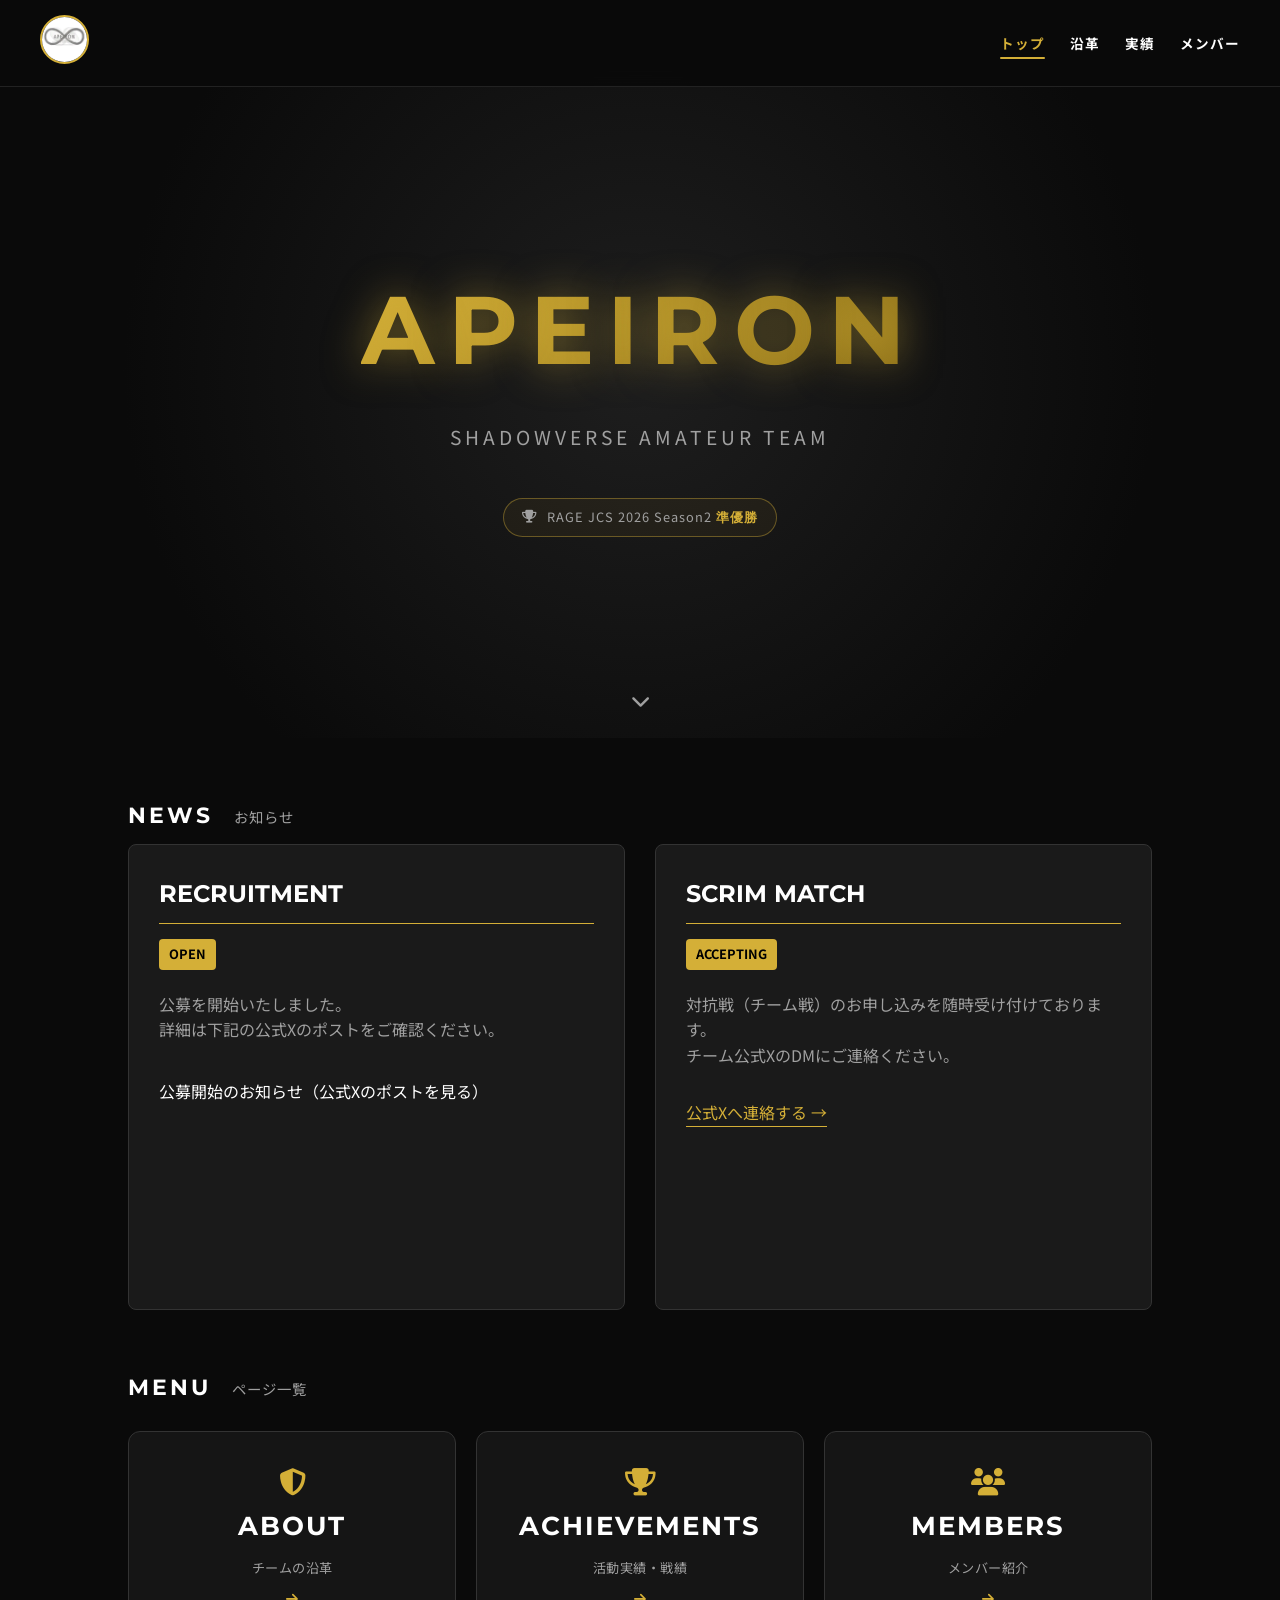
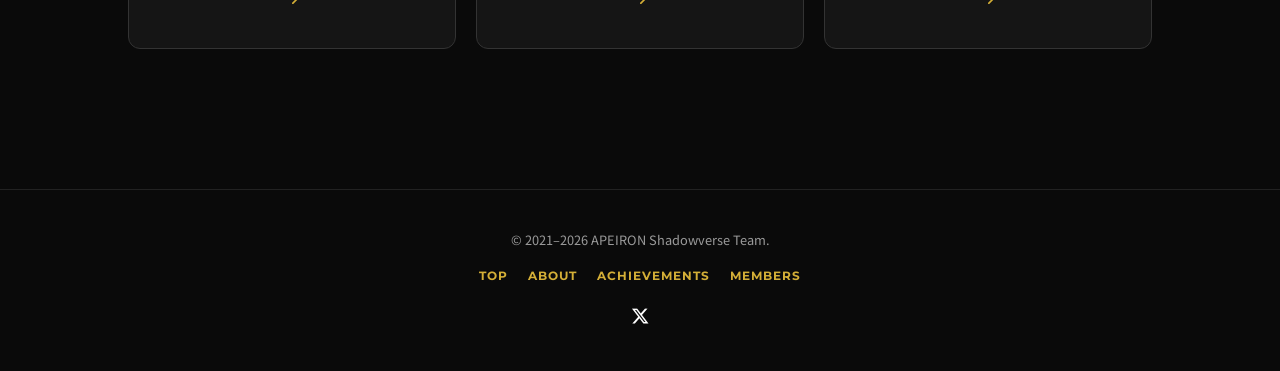
==== commit b837e49c: "Merge branch 'main' of https://github.com/qkccc/apeiron-site # Conflicts: #	about.html #	achievement" ====
--- a/index.html
+++ b/index.html
@@ -32,6 +32,9 @@
     <link rel="apple-touch-icon" href="profile/Apeiron.jpg">
     <meta name="theme-color" content="#0a0a0a">
 
+    <!-- JS 有効時のみ入場アニメの初期状態を適用（無効時はコンテンツをそのまま表示） -->
+    <script>document.documentElement.classList.add('js');</script>
+
     <!-- ===== スタイルシート ===== -->
     <link rel="stylesheet" href="style.css">
 
@@ -42,6 +45,7 @@
     <link
         href="https://fonts.googleapis.com/css2?family=Montserrat:wght@400;700;900&family=Noto+Sans+JP:wght@400;700&display=swap"
         rel="stylesheet">
+    <link rel="stylesheet" href="https://cdnjs.cloudflare.com/ajax/libs/font-awesome/6.5.2/css/all.min.css">
 
     <!-- ===== 構造化データ（Organization） ===== -->
     <script type="application/ld+json">
@@ -57,6 +61,11 @@
         "sameAs": ["https://twitter.com/Apeiron_SV0629"]
     }
     </script>
+    <script defer src="/_vercel/insights/script.js"></script>
+    <script>
+        window.va = window.va || function () { (window.vaq = window.vaq || []).push(arguments); };
+    </script>
+    <script defer src="/_vercel/web-analytics/script.js"></script>
 </head>
 
 <body>
@@ -72,20 +81,19 @@
             <img src="profile/Apeiron.jpg" alt="APEIRON" width="45" height="45" fetchpriority="high">
         </a>
 
-        <!-- モバイル用メニュー開閉ボタン（768px以下で表示） -->
-        <button class="nav-toggle" aria-expanded="false" aria-controls="primary-nav" aria-label="メニューを開く">
-            <span class="nav-toggle-bar"></span>
-            <span class="nav-toggle-bar"></span>
-            <span class="nav-toggle-bar"></span>
+        <!-- ハンバーガーボタン（モバイルのみ表示 / main.js で開閉） -->
+        <button class="nav-toggle" type="button" aria-label="メニューを開閉" aria-expanded="false"
+            aria-controls="site-nav">
+            <span></span><span></span><span></span>
         </button>
 
         <!-- メインナビゲーションメニュー -->
-        <nav id="primary-nav" aria-label="メインナビゲーション">
+        <nav id="site-nav" aria-label="メインナビゲーション">
             <ul>
-                <li><a href="index.html" class="active">TOP</a></li>
-                <li><a href="about.html">ABOUT</a></li>
-                <li><a href="achievements.html">ACHIEVEMENTS</a></li>
-                <li><a href="members.html">MEMBERS</a></li>
+                <li><a href="index.html" class="active" aria-current="page">トップ</a></li>
+                <li><a href="about.html">沿革</a></li>
+                <li><a href="achievements.html">実績</a></li>
+                <li><a href="members.html">メンバー</a></li>
             </ul>
         </nav>
     </header>
@@ -97,24 +105,27 @@
     <section class="hero">
         <h1>APEIRON</h1>
         <p>SHADOWVERSE AMATEUR TEAM</p>
-    </section>
-
-    <!-- ===== ハイライト（実績抜粋） ===== -->
-    <!-- 初見の訪問者向けに主な実績を1つだけ大きく表示。クリックで実績ページへ -->
-    <section class="top-spotlight-section" aria-labelledby="spotlight-heading">
-        <h2 id="spotlight-heading" class="top-section-label">HIGHLIGHT <span>主な実績</span></h2>
-        <a href="achievements.html" class="achievement-spotlight">
-            <span class="spotlight-label">
-                <svg width="14" height="14" viewBox="0 0 24 24" fill="currentColor" aria-hidden="true">
-                    <path d="M3 6l4.5 3.2L12 3l4.5 6.2L21 6l-2 13H5L3 6zm2 15h14v2H5v-2z" />
-                </svg>
-                HIGHLIGHT
-            </span>
-            <h3 class="spotlight-title">
-                RAGE Shadowverse JCS 2026 Season2
-                <span>準優勝 ＆ プレーオフ決勝進出</span>
-            </h3>
-            <span class="spotlight-cta">その他の実績を見る &rarr;</span>
+
+        <!-- 直近のハイライト実績（achievements へ誘導） -->
+        <p class="hero-highlight">
+            <i class="fa-solid fa-trophy" aria-hidden="true"></i>
+            <span>RAGE JCS 2026 Season2 <strong>準優勝</strong></span>
+        </p>
+
+        <!-- 主要導線（メンバー募集 / 対抗戦） -->
+        <!-- <div class="hero-actions">
+            <a href="#news-heading" class="btn btn-primary">
+                <i class="fa-solid fa-user-plus" aria-hidden="true"></i> メンバー募集を見る
+            </a>
+            <a href="https://twitter.com/Apeiron_SV0629" target="_blank" rel="noopener noreferrer"
+                class="btn btn-ghost">
+                <i class="fa-brands fa-x-twitter" aria-hidden="true"></i> 対抗戦を申し込む
+            </a>
+        </div> -->
+
+        <!-- スクロール誘導 -->
+        <a href="#news-heading" class="hero-scroll" aria-label="コンテンツへスクロール">
+            <i class="fa-solid fa-chevron-down" aria-hidden="true"></i>
         </a>
     </section>
 
@@ -126,13 +137,13 @@
         <div class="info-grid">
 
         <!-- メンバー募集カード -->
-        <div class="info-card">
+        <div class="info-card reveal">
             <h3>RECRUITMENT</h3>
             <div>
                 <!-- ステータスバッジ: open（募集中）/ closed（募集終了） -->
                 <span class="status-badge open">OPEN</span>
             </div>
-            <p class="info-card-note">
+            <p class="info-card__body">
                 公募を開始いたしました。<br>
                 詳細は下記の公式Xのポストをご確認ください。
             </p>
@@ -146,18 +157,19 @@
         </div>
 
         <!-- 対抗戦募集カード -->
-        <div class="info-card">
+        <div class="info-card reveal">
             <h3>SCRIM MATCH</h3>
             <div>
                 <!-- ステータスバッジ: open（募集中）/ closed（募集終了） -->
                 <span class="status-badge open">ACCEPTING</span>
             </div>
-            <p class="info-card-note">
+            <p class="info-card__body">
                 対抗戦（チーム戦）のお申し込みを随時受け付けております。<br>
                 チーム公式XのDMにご連絡ください。
             </p>
             <!-- 公式Xアカウントへのリンク -->
-            <a href="https://twitter.com/Apeiron_SV0629" target="_blank" rel="noopener noreferrer" class="card-link">
+            <a href="https://twitter.com/Apeiron_SV0629" target="_blank" rel="noopener noreferrer"
+                class="info-card__link">
                 公式Xへ連絡する &rarr;
             </a>
         </div>
@@ -171,18 +183,27 @@
         <h2 id="menu-heading" class="top-section-label">MENU <span>ページ一覧</span></h2>
         <div class="nav-grid">
             <!-- チーム紹介ページへのリンク -->
-            <a href="about.html" class="nav-card">
+            <a href="about.html" class="nav-card reveal">
+                <i class="fa-solid fa-shield-halved nav-card__icon" aria-hidden="true"></i>
                 <h3>ABOUT</h3>
+                <span class="nav-card__desc">チームの沿革</span>
+                <span class="nav-card__arrow"><i class="fa-solid fa-arrow-right" aria-hidden="true"></i></span>
             </a>
 
             <!-- 戦績ページへのリンク -->
-            <a href="achievements.html" class="nav-card">
+            <a href="achievements.html" class="nav-card reveal">
+                <i class="fa-solid fa-trophy nav-card__icon" aria-hidden="true"></i>
                 <h3>ACHIEVEMENTS</h3>
+                <span class="nav-card__desc">活動実績・戦績</span>
+                <span class="nav-card__arrow"><i class="fa-solid fa-arrow-right" aria-hidden="true"></i></span>
             </a>
 
             <!-- メンバー紹介ページへのリンク -->
-            <a href="members.html" class="nav-card">
+            <a href="members.html" class="nav-card reveal">
+                <i class="fa-solid fa-users nav-card__icon" aria-hidden="true"></i>
                 <h3>MEMBERS</h3>
+                <span class="nav-card__desc">メンバー紹介</span>
+                <span class="nav-card__arrow"><i class="fa-solid fa-arrow-right" aria-hidden="true"></i></span>
             </a>
         </div>
     </section>
@@ -190,16 +211,27 @@
     </main>
 
     <!-- ===== フッター ===== -->
-    <!-- サイト下部の著作権表記と連絡先 -->
+    <!-- サイト下部の著作権表記・サイト内リンク・SNS -->
     <footer>
-        &copy; 2021&ndash;<span id="footer-year">2026</span> APEIRON Shadowverse Team.<br>
-        Contact: <a href="https://twitter.com/Apeiron_SV0629" target="_blank" rel="noopener noreferrer">@Apeiron_SV0629</a>
+        <div class="footer-inner">
+            <p class="footer-copy">&copy; 2021&ndash;<span data-year>2026</span> APEIRON Shadowverse Team.</p>
+            <nav class="footer-links" aria-label="フッターナビゲーション">
+                <a href="index.html">TOP</a>
+                <a href="about.html">ABOUT</a>
+                <a href="achievements.html">ACHIEVEMENTS</a>
+                <a href="members.html">MEMBERS</a>
+            </nav>
+            <p class="footer-social">
+                <a href="https://twitter.com/Apeiron_SV0629" target="_blank" rel="noopener noreferrer"
+                    aria-label="公式X（@Apeiron_SV0629）"><i class="fa-brands fa-x-twitter" aria-hidden="true"></i></a>
+            </p>
+        </div>
     </footer>
 
     <!-- ===== X (Twitter) 埋め込みウィジェット ===== -->
     <script async src="https://platform.twitter.com/widgets.js" charset="utf-8"></script>
-    <!-- ===== 全ページ共通スクリプト（モバイルナビ・年号更新） ===== -->
-    <script src="site.js" defer></script>
+    <!-- ===== 共通スクリプト（ナビ・スクロール演出・年号更新） ===== -->
+    <script src="main.js" defer></script>
 
 </body>
 
--- a/style.css
+++ b/style.css
@@ -9,6 +9,15 @@
     --accent: #D4AF37;
     /* Gold */
     --accent-glow: rgba(212, 175, 55, 0.5);
+    /* 固定ヘッダーの高さ（スペーサー用・スクロールオフセット用） */
+    --header-h: 76px;
+    color-scheme: dark;
+}
+
+@media (max-width: 768px) {
+    :root {
+        --header-h: 62px;
+    }
 }
 
 body {
@@ -847,4 +856,644 @@
         width: 80px;
         height: 80px;
     }
+}
+
+
+/* ========================================================================
+   UI/UX リフレッシュ (2026)
+   既存のダーク＋ゴールドのデザインは維持し、ナビ・スクロール体験・
+   各ページのレイアウトを強化するための追記ブロック。
+   （後段のルールほど優先されるため、既存ルールをここで上書きします）
+   ======================================================================== */
+
+/* --- レイアウト基盤：固定ヘッダー分の余白を変数で統一 --- */
+/* オフキャンバスのモバイルメニューが横スクロールを生まないための保険。
+   overflow-x: clip はスクロールコンテナを作らないためスムーススクロール等に影響しない。 */
+body {
+    overflow-x: clip;
+}
+
+main {
+    padding-top: var(--header-h);
+}
+
+/* トップのヒーローだけはヘッダー背後まで回り込ませる */
+.hero {
+    height: auto;
+    min-height: 82vh;
+    margin-top: calc(var(--header-h) * -1);
+    padding-top: var(--header-h);
+    box-sizing: border-box;
+}
+
+.section-container {
+    padding: 60px 10% 100px;
+}
+
+/* アンカー遷移時に固定ヘッダーへ隠れないように */
+[id] {
+    scroll-margin-top: calc(var(--header-h) + 20px);
+}
+
+/* --- ヘッダー：スクロールで引き締め --- */
+header {
+    transition: padding 0.25s ease, background 0.25s ease, box-shadow 0.25s ease;
+}
+
+header.scrolled {
+    padding-top: 9px;
+    padding-bottom: 9px;
+    box-shadow: 0 6px 24px rgba(0, 0, 0, 0.55);
+}
+
+.logo img {
+    transition: height 0.25s ease;
+}
+
+header.scrolled .logo img {
+    height: 38px;
+}
+
+/* アクティブなナビ項目の下線インジケータ */
+nav a {
+    position: relative;
+}
+
+nav a.active::after {
+    content: '';
+    position: absolute;
+    left: 0;
+    right: 0;
+    bottom: -6px;
+    height: 2px;
+    background: var(--accent);
+    border-radius: 2px;
+}
+
+/* --- ハンバーガーメニュー（モバイルのみ表示） --- */
+.nav-toggle {
+    display: none;
+    width: 44px;
+    height: 44px;
+    padding: 10px;
+    background: none;
+    border: 0;
+    cursor: pointer;
+    z-index: 1100;
+}
+
+.nav-toggle span {
+    display: block;
+    width: 100%;
+    height: 2px;
+    background: var(--text-main);
+    border-radius: 2px;
+    transition: transform 0.3s ease, opacity 0.2s ease;
+}
+
+.nav-toggle span + span {
+    margin-top: 6px;
+}
+
+body.nav-open .nav-toggle span:nth-child(1) {
+    transform: translateY(8px) rotate(45deg);
+}
+
+body.nav-open .nav-toggle span:nth-child(2) {
+    opacity: 0;
+}
+
+body.nav-open .nav-toggle span:nth-child(3) {
+    transform: translateY(-8px) rotate(-45deg);
+}
+
+.nav-overlay {
+    position: fixed;
+    inset: 0;
+    background: rgba(0, 0, 0, 0.6);
+    -webkit-backdrop-filter: blur(2px);
+    backdrop-filter: blur(2px);
+    opacity: 0;
+    pointer-events: none;
+    transition: opacity 0.3s ease;
+    /* ドロワー(#site-nav)は position:fixed の <header>(z-index:1000) の子で、
+       その内側にスタッキングコンテキストが閉じている。オーバーレイを
+       header より下(=999)に置くことで、ヘッダー経由でドロワーが前面に描画される。 */
+    z-index: 999;
+}
+
+body.nav-open .nav-overlay {
+    opacity: 1;
+    pointer-events: auto;
+}
+
+/* スクロール入場アニメーションは廃止。.reveal クラスは無効（残っていても無害）。 */
+
+/* --- ページ上部へ戻るボタン（JSで生成） --- */
+.to-top {
+    position: fixed;
+    right: 20px;
+    bottom: 20px;
+    width: 46px;
+    height: 46px;
+    border-radius: 50%;
+    border: 0;
+    background: var(--accent);
+    color: #000;
+    font-size: 1.15rem;
+    display: grid;
+    place-items: center;
+    cursor: pointer;
+    opacity: 0;
+    pointer-events: none;
+    transform: translateY(12px);
+    transition: opacity 0.3s ease, transform 0.3s ease, box-shadow 0.3s ease;
+    box-shadow: 0 4px 16px rgba(0, 0, 0, 0.45);
+    z-index: 900;
+}
+
+.to-top.show {
+    opacity: 1;
+    pointer-events: auto;
+    transform: none;
+}
+
+.to-top:hover {
+    box-shadow: 0 6px 22px var(--accent-glow);
+}
+
+/* --- ヒーロー：CTA・ハイライト・スクロール誘導 --- */
+.hero h1 {
+    animation: hero-fade 0.8s ease both;
+}
+
+.hero p {
+    animation: hero-fade 0.8s ease 0.12s both;
+}
+
+.hero .hero-highlight {
+    animation: hero-fade 0.8s ease 0.24s both;
+}
+
+.hero .hero-actions {
+    animation: hero-fade 0.8s ease 0.36s both;
+}
+
+@keyframes hero-fade {
+    from {
+        opacity: 0;
+        transform: translateY(22px);
+    }
+
+    to {
+        opacity: 1;
+        transform: none;
+    }
+}
+
+.hero .hero-highlight {
+    display: inline-flex;
+    align-items: center;
+    gap: 10px;
+    max-width: 100%;
+    margin: 26px 0 0;
+    padding: 8px 18px;
+    border: 1px solid rgba(212, 175, 55, 0.4);
+    border-radius: 50px;
+    background: rgba(212, 175, 55, 0.06);
+    font-size: 0.8rem;
+    letter-spacing: 1px;
+    color: var(--text-sub);
+}
+
+.hero .hero-highlight span {
+    letter-spacing: 1px;
+}
+
+.hero .hero-highlight strong {
+    color: var(--accent);
+    font-family: 'Montserrat', sans-serif;
+    letter-spacing: 1px;
+}
+
+.hero .hero-actions {
+    display: flex;
+    flex-wrap: wrap;
+    gap: 16px;
+    justify-content: center;
+    margin-top: 34px;
+}
+
+.btn {
+    display: inline-flex;
+    align-items: center;
+    gap: 9px;
+    padding: 13px 28px;
+    border-radius: 50px;
+    border: 1px solid transparent;
+    font-family: 'Montserrat', sans-serif;
+    font-weight: 700;
+    font-size: 0.85rem;
+    letter-spacing: 1.5px;
+    text-transform: uppercase;
+    cursor: pointer;
+    transition: transform 0.25s ease, box-shadow 0.25s ease, background 0.25s ease, border-color 0.25s ease;
+}
+
+.btn-primary {
+    background: linear-gradient(135deg, #D4AF37 0%, #b8912a 100%);
+    color: #000;
+    box-shadow: 0 0 24px rgba(212, 175, 55, 0.3);
+}
+
+.btn-primary:hover {
+    transform: translateY(-2px);
+    box-shadow: 0 0 34px rgba(212, 175, 55, 0.5);
+}
+
+.btn-ghost {
+    border-color: rgba(212, 175, 55, 0.5);
+    color: var(--accent);
+}
+
+.btn-ghost:hover {
+    background: rgba(212, 175, 55, 0.1);
+    border-color: var(--accent);
+    transform: translateY(-2px);
+}
+
+.hero-scroll {
+    position: absolute;
+    left: 50%;
+    bottom: 22px;
+    transform: translateX(-50%);
+    color: var(--text-sub);
+    font-size: 1.2rem;
+    animation: hero-bob 2s ease-in-out infinite;
+}
+
+.hero-scroll:hover {
+    color: var(--accent);
+}
+
+@keyframes hero-bob {
+    0%,
+    100% {
+        transform: translateX(-50%) translateY(0);
+    }
+
+    50% {
+        transform: translateX(-50%) translateY(9px);
+    }
+}
+
+/* --- トップ：NEWS カード（インラインstyleの置き換え） --- */
+.info-card {
+    display: flex;
+    flex-direction: column;
+}
+
+.info-card__body {
+    color: var(--text-sub);
+    margin-top: 12px;
+}
+
+.info-card__link {
+    display: inline-flex;
+    align-items: center;
+    gap: 6px;
+    align-self: flex-start;
+    margin-top: 16px;
+    color: var(--accent);
+    border-bottom: 1px solid var(--accent);
+}
+
+.info-card__link:hover {
+    color: #f5d97b;
+    border-color: #f5d97b;
+}
+
+.x-embed {
+    min-height: 200px;
+}
+
+/* --- トップ：MENU ナビカード --- */
+.nav-card {
+    flex-direction: column;
+    gap: 10px;
+    height: auto;
+    min-height: 160px;
+    padding: 28px 20px;
+}
+
+.nav-card__icon {
+    font-size: 1.7rem;
+    color: var(--accent);
+}
+
+.nav-card__desc {
+    color: var(--text-sub);
+    font-size: 0.82rem;
+    letter-spacing: 0.5px;
+}
+
+.nav-card__arrow {
+    color: var(--accent);
+    font-size: 0.85rem;
+    transition: transform 0.3s ease;
+}
+
+.nav-card:hover .nav-card__arrow {
+    transform: translateX(6px);
+}
+
+/* --- ACHIEVEMENTS：実績チップ・凡例・グループ見出し --- */
+.spotlight-meta {
+    display: flex;
+    flex-wrap: wrap;
+    gap: 10px;
+    justify-content: center;
+    margin-top: 20px;
+    position: relative;
+    z-index: 1;
+}
+
+.spotlight-meta span {
+    padding: 6px 14px;
+    border-radius: 50px;
+    font-family: 'Montserrat', sans-serif;
+    font-weight: 700;
+    font-size: 0.72rem;
+    letter-spacing: 1px;
+    color: var(--accent);
+    background: rgba(212, 175, 55, 0.15);
+    border: 1px solid rgba(212, 175, 55, 0.4);
+}
+
+.ach-legend {
+    display: flex;
+    flex-wrap: wrap;
+    gap: 12px 22px;
+    justify-content: center;
+    max-width: 800px;
+    margin: 0 auto 44px;
+    padding: 16px 20px;
+    border: 1px solid #333;
+    border-radius: 10px;
+    background: var(--card-bg);
+    font-size: 0.8rem;
+    color: var(--text-sub);
+}
+
+.ach-legend span {
+    display: inline-flex;
+    align-items: center;
+    gap: 7px;
+}
+
+.ach-legend i {
+    color: var(--accent);
+}
+
+.ach-group {
+    max-width: 800px;
+    margin: 0 auto 44px;
+}
+
+.ach-group h2 {
+    font-family: 'Montserrat', sans-serif;
+    font-size: 1.15rem;
+    letter-spacing: 2px;
+    text-transform: uppercase;
+    color: var(--accent);
+    border-bottom: 1px solid #333;
+    padding-bottom: 10px;
+    margin-bottom: 4px;
+}
+
+.ach-group ul {
+    margin: 0;
+    max-width: none;
+}
+
+.ach-group li:last-child {
+    border-bottom: 0;
+}
+
+/* 個人実績のカテゴリ小見出し */
+.ach-subhead {
+    font-family: 'Montserrat', 'Noto Sans JP', sans-serif;
+    font-size: 0.95rem;
+    font-weight: 700;
+    letter-spacing: 1px;
+    color: var(--text-main);
+    margin: 30px 0 2px;
+    padding-left: 12px;
+    border-left: 3px solid var(--accent);
+}
+
+.ach-subhead:first-of-type {
+    margin-top: 16px;
+}
+
+/* --- MEMBERS：note リンクのダークテーマ化・X ボタンのハンドル表示 --- */
+.note-links {
+    margin: 48px auto 0;
+    max-width: 820px;
+    display: flex;
+    flex-wrap: wrap;
+    gap: 12px;
+    align-items: center;
+    justify-content: center;
+    padding: 20px;
+    background: var(--card-bg);
+    border: 1px solid #333;
+    border-radius: 12px;
+}
+
+.note-links a {
+    display: inline-flex;
+    align-items: center;
+    gap: 8px;
+    padding: 10px 16px;
+    background: #111;
+    color: var(--text-main);
+    border: 1px solid #333;
+    border-radius: 8px;
+    font-weight: 700;
+    font-size: 0.9rem;
+    transition: transform 0.15s ease, border-color 0.15s ease, color 0.15s ease;
+}
+
+.note-links a:hover {
+    transform: translateY(-3px);
+    border-color: var(--accent);
+    color: var(--accent);
+}
+
+.note-links i {
+    color: var(--accent);
+}
+
+.x-btn {
+    position: relative;
+}
+
+.x-btn::after {
+    content: attr(data-handle);
+    position: absolute;
+    left: 50%;
+    bottom: calc(100% + 8px);
+    transform: translateX(-50%) translateY(4px);
+    padding: 3px 9px;
+    background: #000;
+    border: 1px solid var(--accent);
+    border-radius: 6px;
+    color: var(--accent);
+    font-family: 'Montserrat', sans-serif;
+    font-size: 0.7rem;
+    white-space: nowrap;
+    opacity: 0;
+    pointer-events: none;
+    transition: opacity 0.2s ease, transform 0.2s ease;
+}
+
+.x-btn[data-handle]:hover::after,
+.x-btn[data-handle]:focus-visible::after {
+    opacity: 1;
+    transform: translateX(-50%);
+}
+
+/* --- フッター：3ブロック構成 --- */
+footer {
+    margin-top: 60px;
+    padding: 40px 20px;
+}
+
+.footer-inner {
+    max-width: 1000px;
+    margin: 0 auto;
+    display: flex;
+    flex-direction: column;
+    align-items: center;
+    gap: 16px;
+}
+
+.footer-copy {
+    margin: 0;
+}
+
+.footer-links {
+    display: flex;
+    flex-wrap: wrap;
+    gap: 20px;
+    justify-content: center;
+}
+
+.footer-links a {
+    font-family: 'Montserrat', sans-serif;
+    font-size: 0.75rem;
+    letter-spacing: 1px;
+    text-transform: uppercase;
+}
+
+.footer-links a:hover {
+    color: var(--accent);
+}
+
+.footer-social {
+    margin: 0;
+}
+
+.footer-social a {
+    font-size: 1.15rem;
+    color: var(--text-main);
+}
+
+.footer-social a:hover {
+    color: var(--accent);
+}
+
+/* --- モバイル調整（既存 @media ルールをここで上書き） --- */
+@media (max-width: 768px) {
+    header {
+        flex-direction: row;
+        padding: 10px 18px;
+        gap: 0;
+        /* backdrop-filter を持つ祖先は position:fixed の子孫の基準を
+           自分の箱に閉じ込めてしまい、ドロワーがヘッダー高に潰れる。
+           モバイルではぼかしを外す（背景は元々ほぼ不透明で見た目はほぼ不変）。 */
+        -webkit-backdrop-filter: none;
+        backdrop-filter: none;
+        background: rgba(10, 10, 10, 0.98);
+    }
+
+    .nav-toggle {
+        display: block;
+    }
+
+    #site-nav {
+        position: fixed;
+        top: 0;
+        right: 0;
+        bottom: 0;
+        width: min(78vw, 320px);
+        padding: calc(var(--header-h) + 24px) 28px 40px;
+        background: #111;
+        border-left: 1px solid rgba(255, 255, 255, 0.1);
+        transform: translateX(100%);
+        transition: transform 0.3s ease;
+        z-index: 1080;
+        overflow-y: auto;
+    }
+
+    body.nav-open #site-nav {
+        transform: translateX(0);
+    }
+
+    #site-nav ul {
+        flex-direction: column;
+        gap: 4px;
+    }
+
+    #site-nav a {
+        display: block;
+        padding: 14px 8px;
+        font-size: 1rem;
+        border-bottom: 1px solid rgba(255, 255, 255, 0.07);
+    }
+
+    nav a.active::after {
+        display: none;
+    }
+
+    .hero {
+        min-height: 78vh;
+    }
+
+    .hero .hero-actions .btn {
+        width: 100%;
+        justify-content: center;
+    }
+
+    .info-grid {
+        grid-template-columns: 1fr;
+    }
+}
+
+/* --- 「視差効果を減らす」設定を尊重 --- */
+@media (prefers-reduced-motion: reduce) {
+
+    *,
+    *::before,
+    *::after {
+        animation-duration: 0.001ms !important;
+        animation-iteration-count: 1 !important;
+        transition-duration: 0.001ms !important;
+        scroll-behavior: auto !important;
+    }
+
+    .hero-scroll {
+        display: none;
+    }
 }
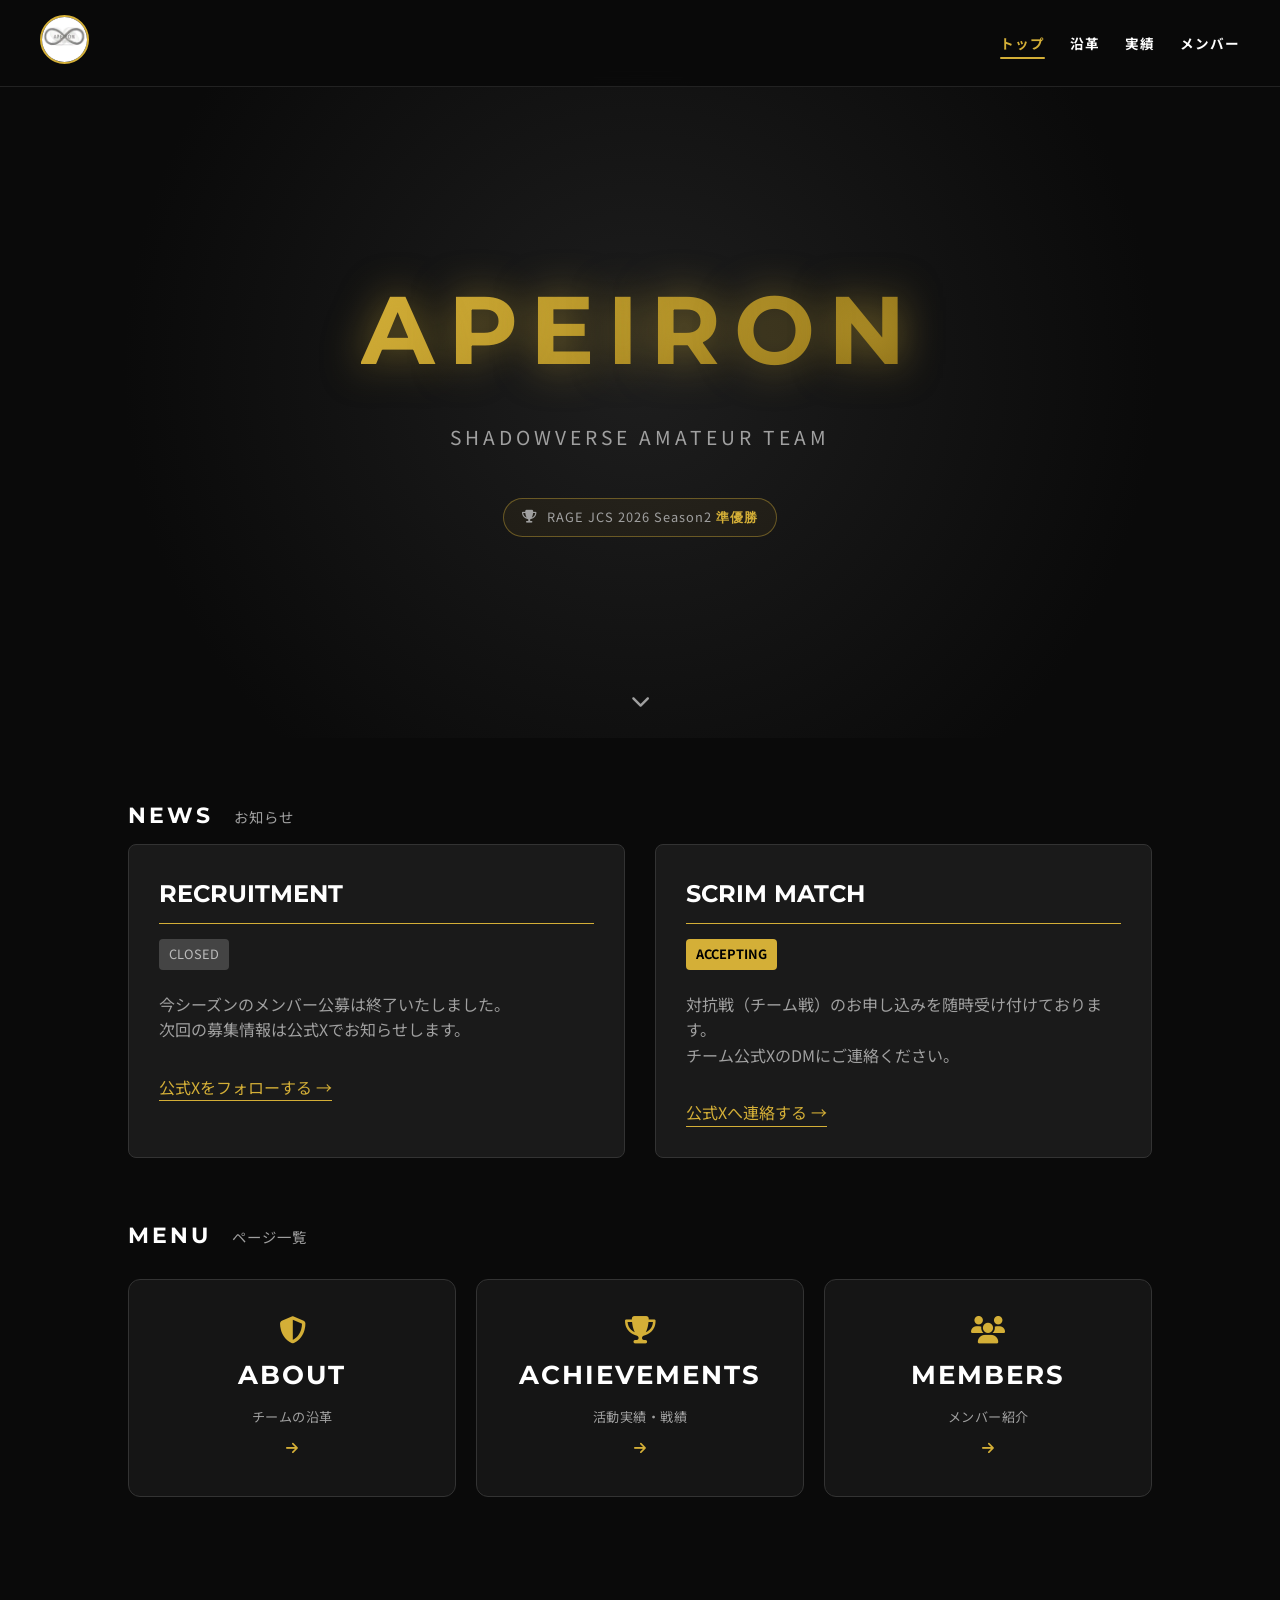
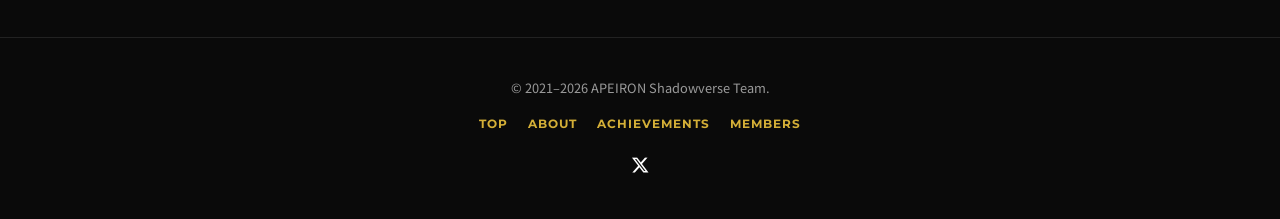
==== commit db8d6a13: "fix: メンバー公募の終了を反映し、公式Xへのリンクに更新" ====
--- a/index.html
+++ b/index.html
@@ -141,19 +141,17 @@
             <h3>RECRUITMENT</h3>
             <div>
                 <!-- ステータスバッジ: open（募集中）/ closed（募集終了） -->
-                <span class="status-badge open">OPEN</span>
+                <span class="status-badge closed">CLOSED</span>
             </div>
             <p class="info-card__body">
-                公募を開始いたしました。<br>
-                詳細は下記の公式Xのポストをご確認ください。
+                今シーズンのメンバー公募は終了いたしました。<br>
+                次回の募集情報は公式Xでお知らせします。
             </p>
-            <!-- 公式Xポスト埋め込み（widgets.js 未読込時はテキストリンクを表示） -->
-            <div class="x-embed">
-                <blockquote class="twitter-tweet" data-theme="dark" data-dnt="true">
-                    <a href="https://twitter.com/Apeiron_SV0629/status/2093896493019119687" target="_blank"
-                        rel="noopener noreferrer">公募開始のお知らせ（公式Xのポストを見る）</a>
-                </blockquote>
-            </div>
+            <!-- 公式Xアカウントへのリンク -->
+            <a href="https://twitter.com/Apeiron_SV0629" target="_blank" rel="noopener noreferrer"
+                class="info-card__link">
+                公式Xをフォローする &rarr;
+            </a>
         </div>
 
         <!-- 対抗戦募集カード -->
@@ -228,8 +226,6 @@
         </div>
     </footer>
 
-    <!-- ===== X (Twitter) 埋め込みウィジェット ===== -->
-    <script async src="https://platform.twitter.com/widgets.js" charset="utf-8"></script>
     <!-- ===== 共通スクリプト（ナビ・スクロール演出・年号更新） ===== -->
     <script src="main.js" defer></script>
 
--- a/style.css
+++ b/style.css
@@ -278,16 +278,7 @@
 
 .status-badge.closed {
     background: #444;
-    color: #888;
-}
-
-/* X（Twitter）ポスト埋め込み */
-.x-embed {
-    margin-top: 20px;
-}
-
-.x-embed .twitter-tweet {
-    margin: 0 !important;
+    color: #bbb;
 }
 
 .top-nav-section {
@@ -782,24 +773,10 @@
         display: block;
     }
 
-    /* モバイル: ナビはヘッダー下に開くドロップダウン */
-    nav {
-        position: absolute;
-        top: 100%;
-        left: 0;
-        right: 0;
-        background: rgba(10, 10, 10, 0.98);
-        -webkit-backdrop-filter: blur(10px);
-        backdrop-filter: blur(10px);
-        border-bottom: 1px solid rgba(255, 255, 255, 0.1);
-        max-height: 0;
-        overflow: hidden;
-        transition: max-height 0.3s ease;
-    }
-
-    nav.open {
-        max-height: 80vh;
-    }
+    /* モバイルのドロワーは下部の #site-nav / body.nav-open ブロックで制御する。
+       旧「bare <nav> を max-height:0 で畳む」実装は、#site-nav に max-height:0 が
+       残ってドロワーが 0px になる不具合と、ページ内の他の <nav>（ページ間リンク等）
+       まで隠す副作用があったため撤去。 */
 
     nav ul {
         flex-direction: column;
